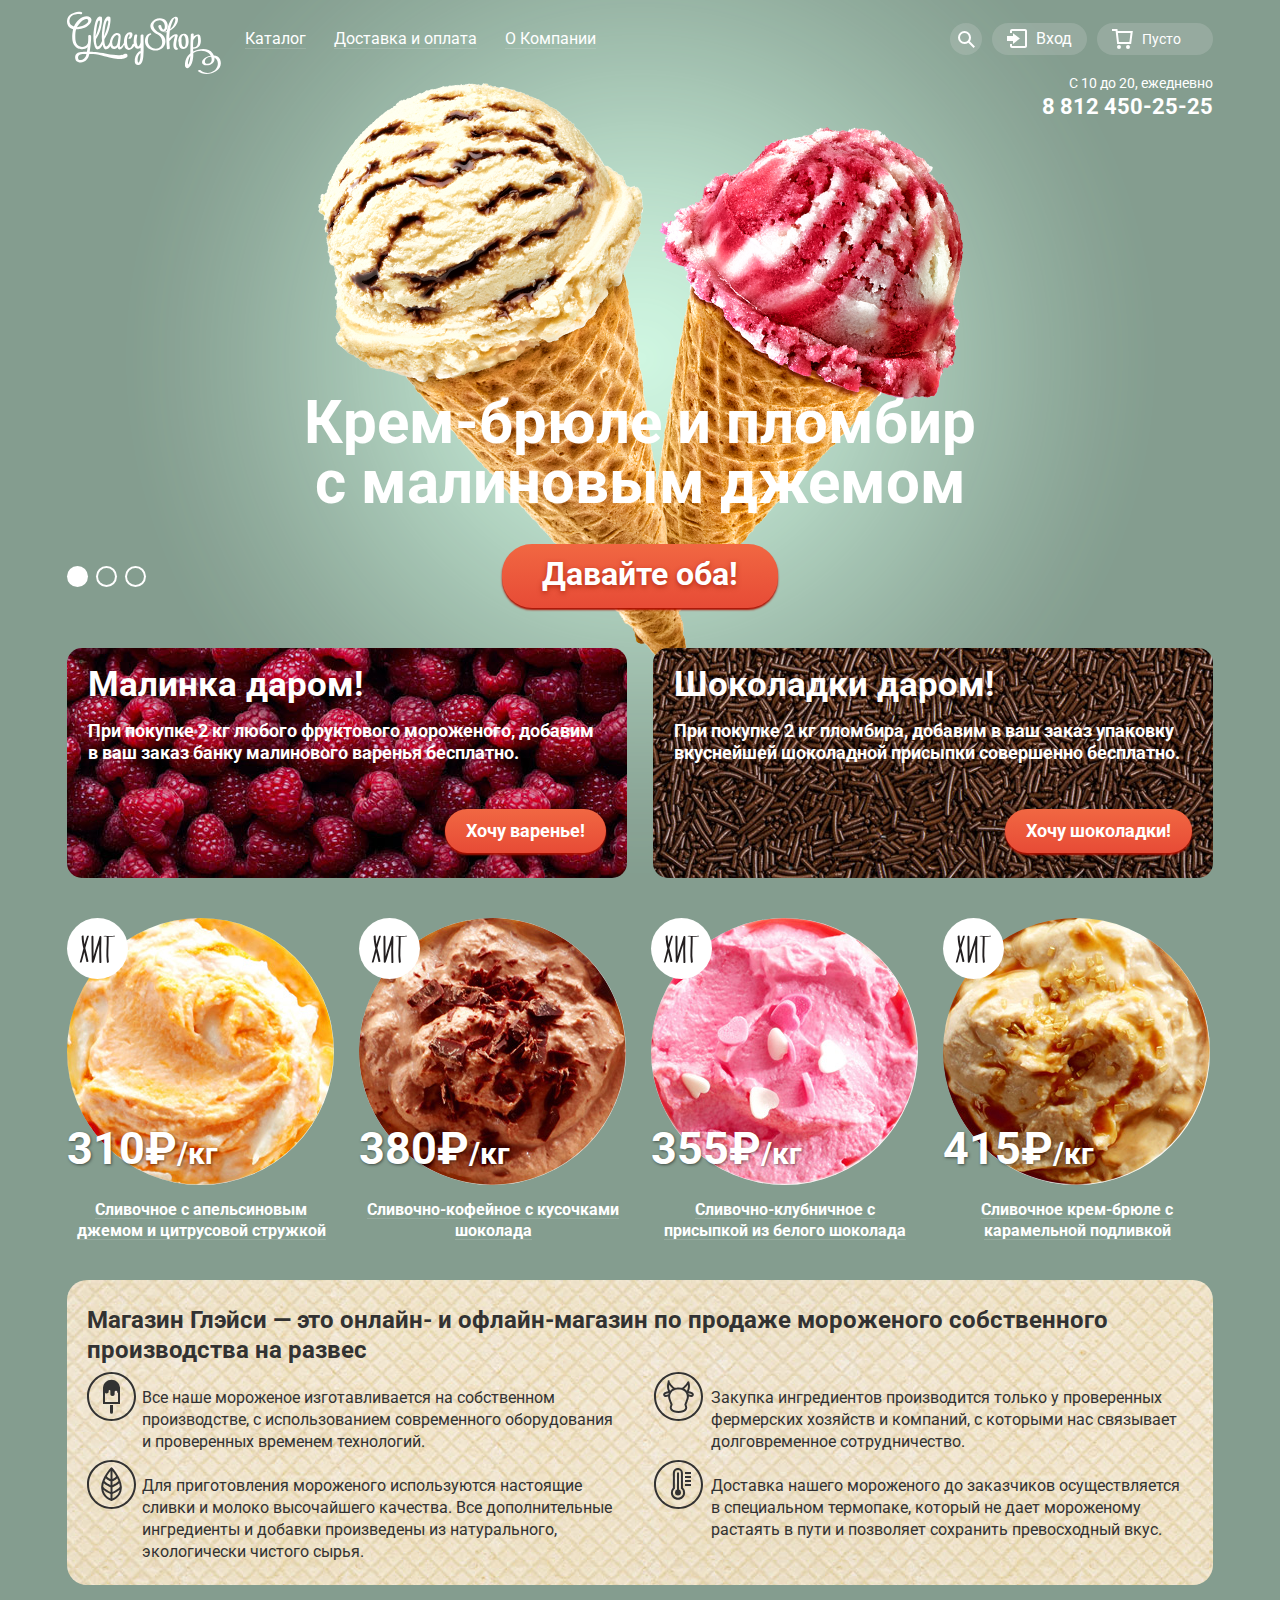
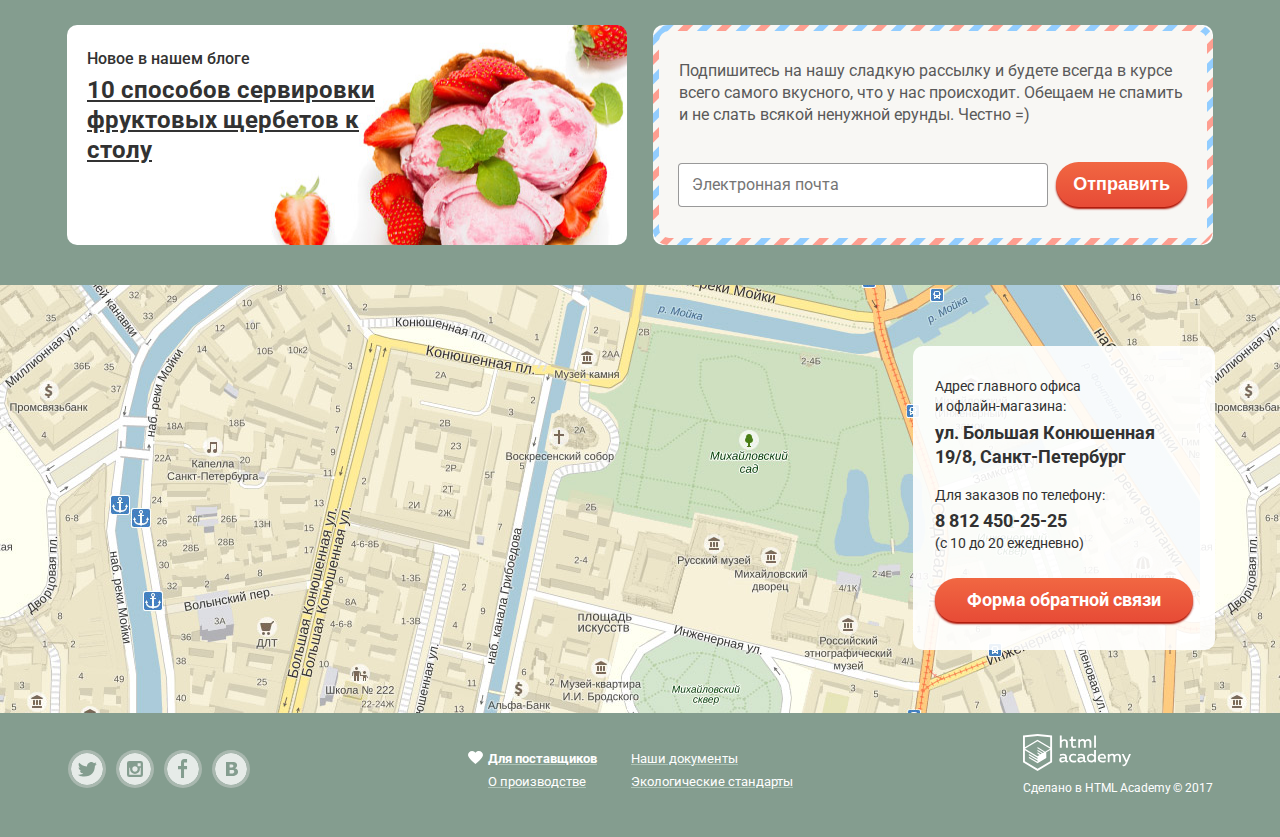
==== index.html @ 22837eeb "убрала id из стилей" ====
<!DOCTYPE html>
<html lang="ru">
  <head>
    <meta charset="utf-8">
    <title>HTML Academy: Глейси</title>
    <link href="https://fonts.googleapis.com/css?family=Roboto:400,700" rel="stylesheet">
    <link rel="stylesheet" href="normalize.css">
    <link rel="stylesheet" href="css/mini.style.css">
  </head>
  <body>
    <input type="radio" name="slider" value="1" class="slide-btn slide-btn1 btn-1" id="btn-1" checked>
    <input type="radio" name="slider" value="2" class="slide-btn btn-2" id="btn-2">
    <input type="radio" name="slider" value="3" class="slide-btn btn-3" id="btn-3">
    <div class="page-wrapper">
      <header class="main-header container">
        <nav class="main-navigation">
          <a class="main-logo">
          <img src="img/svg-gllacy/logo.svg" alt="Gllacy Shop" width="154" height="64">
          </a>
          <div class="site-navigation">
            <ul class="navigation-list">
              <li  class="catalog-link">
                <a class="inner-link inner-link-main" href="#"><span>Каталог</span></a>
                <ul class="dropdown-catalog dropdown">
                  <li class="dropdown-catalog-new"><a class="dropdown-catalog-link" href="latest.html">Новинки</a></li>
                  <li><a class="dropdown-catalog-link" href="catalog.html">Сливочное</a></li>
                  <li><a class="dropdown-catalog-link" href="sherbets.html">Щербеты</a></li>
                  <li><a class="dropdown-catalog-link" href="popsicles.html">Фруктовый лед</a></li>
                  <li><a class="dropdown-catalog-link" href="mellorine.html">Мелорин</a></li>
                </ul>
              </li>
              <li><a href="delovery.html"><span>Доставка и оплата</span></a></li>
              <li><a href="about.html"><span>О Компании</span></a></li>
            </ul>
          </div>
          <ul class="user-navigation">
            <li class="site-search">
              <div class="site-search-block">
                <a class="search-link" href="#">Поиск</a>
                <div class="dropdown dropdown-search">
                  <form action="https://echo.htmlacademy.ru" method="get">
                    <input class="input-block search-input" type="search" name="search" placeholder="Что ищем?">
                    <button type="submit" class="visually-hidden"></button>
                  </form>
                </div>
              </div>
            </li>
            <li class="user-login user-login-block">
              <a class="entrance" href="#">Вход</a>
              <div class="dropdown dropdown-login">
                <form class="login-form" action="https://echo.htmlacademy.ru" method="post">
                  <p>
                    <label class="visually-hidden" for="user-login">Логин</label>
                    <input class="input-block login-email" type="email" placeholder="Электронная почта" name="login" id="user-login" required>
                  </p>
                  <p>
                    <label class="visually-hidden" for="user-password">Пароль</label>
                    <input class="input-block login-password" type="text" placeholder="Пароль" name="password" id="user-password" required>
                  </p>
                </form>
                <div class="login-button-help">
                  <button class="button" type="submit">Войти</button>
                  <ul class="login-help">
                    <li><a class="help-link" href="#">Забыли пароль?</a></li>
                    <li><a class="help-link" href="#">Новая регистрация</a></li>
                  </ul>
                </div>
              </div>
            </li>
            <li class="cart">
              <a href="#">Пусто</a>
            </li>
          </ul>
        </nav>
        <div class="working-time-phone">
          <p>С 10 до 20, ежедневно</p>
          <a href="tel:+78124502525">8 812 450-25-25</a>
        </div>
      </header>
      <main class="main-container">
        <div class="container">
          <h1 class="visually-hidden">Магазин мороженого Gllacy</h1>
          <section>
            <div class="slider">
              <div class="slider-controls">
                <label for="btn-1" class="slider-control"></label>
                <label for="btn-2" class="slider-control"></label>
                <label for="btn-3" class="slider-control"></label>
              </div>
              <div class="slider-slides">
                <div class="slider-1 slider-slide">
                  <!-- <img src="img/slider-1.png" alt="Мороженое крем-брюле и пломбир с малиновым джемом" width="1079" height="854"> -->
                  <h2 class="slider-header">Крем-брюле и пломбир <br> с малиновым джемом</h2>
                  <a href="#" class="button slider-button">Давайте оба!</a>
                </div>
                <div class="slider-2 slider-slide">
                  <!-- <img src="img/slider-2.png" alt="Шоколадный пломбир и лимонный сорбет" width="1079" height="854"> -->
                  <h2 class="slider-header">Шоколадный пломбир <br> и лимонный сорбет</h2>
                  <a href="#" class="button slider-button">Давайте оба!</a>
                </div>
                <div class="slider-3 slider-slide">
                  <!-- <img src="img/slider-3.png" alt="Пломбир с помадкой и клубничный щербет" width="1079" height="854"> -->
                  <h2 class="slider-header">Пломбир с помадкой <br> и клубничный щербет</h2>
                  <a href="#" class="button slider-button">Давайте оба!</a>
                </div>
              </div>
            </div>
          </section>
          <section class="offers">
            <h2 class="visually-hidden">Суперпредложения</h2>
            <div class="raspberry">
              <h3 class="offer-header">Малинка даром!</h3>
              <p>При покупке 2 кг любого фруктового мороженого, добавим в ваш заказ банку малинового варенья бесплатно.</p>
              <a href="#" class="button ">Хочу варенье!</a>
            </div>
            <div class="chocolate">
              <h3 class="offer-header"> Шоколадки даром! </h3>
              <p>При покупке 2 кг пломбира, добавим в ваш заказ упаковку вкуснейшей шоколадной присыпки совершенно бесплатно.</p>
              <a href="#" class="button">Хочу шоколадки!</a>
            </div>
          </section>
          <section class="products">
            <h2 class="visually-hidden">Хиты нашего магазина</h2>
            <ul class="products-list main-page-products-list">
              <li class="product-item product-item-main product-item-top">
                <a href="#">
                  <h3 class="product-header"><span>Сливочное с апельсиновым</span><span> джемом и цитрусовой стружкой</span></h3>
                  <img src="img/orange-cream.jpg" alt="Сливочное мороженое с апельсиновым джемом и цитрусовой стружкой" width="267" height="267" class="product-image">
                </a>
                <b>
                <span class="product-price-value">310</span>
                <span  class="product-price-value">&#8381;</span>
                <span class="product-price-unit">/кг</span>
                </b>
                <div class="product-item product-item-pop-up">
                  <a href="#" class="button preview-button">Быстрый просмотр</a>
                </div>
              </li>
              <li class="product-item product-item-main product-item-top">
                <a href="#">
                  <h3 class="product-header"><span>Сливочно-кофейное с кусочками</span><span> шоколада</span></h3>
                  <img src="img/coffee-cream.jpg" alt="Сливочно-кофейное мороженое с кусочками шоколада" width="267" height="267" class="product-image">
                </a>
                <b>
                <span class="product-price-value">380</span>
                <span  class="product-price-value">&#8381;</span>
                <span class="product-price-unit">/кг</span>
                </b>
                <div class="product-item product-item-pop-up">
                  <a href="#" class="button preview-button">Быстрый просмотр</a>
                </div>
              </li>
              <li class="product-item product-item-main product-item-top">
                <a href="#">
                  <h3 class="product-header"><span>Сливочно-клубничное с</span><span> присыпкой из белого шоколада</span></h3>
                  <img src="img/strawberry-cream.jpg" alt="Сливочно-клубничное мороженое с присыпкой из белого шоколада" width="267" height="267" class="product-image">
                </a>
                <b>
                <span class="product-price-value">355</span>
                <span  class="product-price-value">&#8381;</span>
                <span class="product-price-unit">/кг</span>
                </b>
                <div class="product-item product-item-pop-up">
                  <a href="#" class="button preview-button">Быстрый просмотр</a>
                </div>
              </li>
              <li class="product-item product-item-main product-item-top">
                <a href="#">
                  <h3 class="product-header"><span>Сливочное крем-брюле с</span><span> карамельной подливкой</span></h3>
                  <img src="img/creme-brulee.jpg" alt="Сливочное мороженое крем-брюле с карамельной подливкой" width="267" height="267" class="product-image">
                </a>
                <b>
                <span class="product-price-value">415</span>
                <span  class="product-price-value">&#8381;</span>
                <span class="product-price-unit">/кг</span>
                </b>
                <div class="product-item product-item-pop-up">
                  <a href="#" class="button preview-button">Быстрый просмотр</a>
                </div>
              </li>
            </ul>
          </section>
          <article class="shop-discription">
            <h2 class="discription-header">Магазин Глэйси — это онлайн- и офлайн-магазин по продаже мороженого собственного производства на развес</h2>
            <div class="discription-items">
              <p>Все наше мороженое изготавливается на собственном производстве, с использованием современного оборудования и проверенных временем технологий.</p>
              <p>Закупка ингредиентов  производится только у проверенных фермерских хозяйств и компаний, с которыми нас связывает долговременное сотрудничество.</p>
              <p>Для приготовления мороженого используются настоящие сливки и молоко высочайшего качества. Все дополнительные ингредиенты и добавки произведены из натурального, экологически чистого сырья.</p>
              <p>Доставка нашего мороженого до заказчиков осуществляется в специальном термопаке, который не дает мороженому растаять в пути и позволяет сохранить превосходный вкус.</p>
            </div>
          </article>
          <div class="info-wrapper">
            <article class="blog">
              <h2 class="blog-header">Новое в нашем блоге</h2>
              <a href="blog.html" class="blog-link">10 способов сервировки фруктовых щербетов к столу</a>
            </article>
            <section class="subscribe">
              <div class="subscribe-inner">
                <h2 class="visually-hidden">Подписка на наши обновления</h2>
                <p>Подпишитесь на нашу сладкую рассылку и будете всегда в курсе всего самого вкусного, что у нас происходит. Обещаем не спамить и не слать всякой ненужной ерунды. Честно =) </p>
                <form class="subscribe-form" action="https://echo.htmlacademy.ru" method="post">
                  <p>
                    <label for="subscribe-form" class="visually-hidden">Электронная почта</label>
                    <input id="subscribe-form" type="text" name="e-mail" placeholder="Электронная почта" class="input-block">
                  </p>
                  <button class="button" type="submit">Отправить</button>
                </form>
              </div>
            </section>
          </div>
        </div>
        <section class="map">
          <h3 class="visually-hidden">Как до нас добраться</h3>
          <div class="map-background">
             <img src="img/map-full.jpg" alt="Карта, как добраться до магазина" width="1200" height="640" class="visually-hidden">

              <div class="address-block">
                <p>Адрес главного офиса<br> и офлайн-магазина:</p>
                <b>ул. Большая Конюшенная 19/8, Санкт-Петербург</b>

                <p>Для заказов по телефону:</p>
                <a href="tel:+78124502525" class="tel">8 812 450-25-25</a>
                <p>(с 10 до 20 ежедневно)</p>
                <a href="feedback-gllacy.html" class="button feedback-link">Форма обратной связи</a>
               </div>
          </div>
        <iframe src="https://yandex.com/map-widget/v1/-/CBa75Yh-kD" width="2000" height="468"></iframe>

        </section>
      </main>
      <footer class="main-footer">
        <div class="container">
          <div class="social-links">
            <h3 class="visually-hidden">Социальные сети</h3>
            <ul class="social-links-list">
              <li>
                <a class="social-button social-button-twitter" href="twitter.com/gllacyshop">twitter</a>
              </li>
              <li>
                <a class="social-button social-button-instagram" href="instagram.com/gllacyshop">instagram</a>
              </li>
              <li>
                <a class="social-button social-button-facebook" href="facebook.com/gllacyshop">facebook</a>
              </li>
              <li>
                <a class="social-button social-button-vkontakte" href="vkontakte.com/gllacyshop">vkontakte</a>
              </li>
            </ul>
          </div>
          <div class="additional-info">
            <h3 class="visually-hidden">Дополнительная информация о нашем магазине</h3>
            <div class="additional-info-list">
              <ul>
                <li  class="favourite">
                  <a href="#">Для поставщиков</a>
                </li>
                <li class="production">
                  <a href="#">О производстве</a>
                </li>
              </ul>
              <ul>
                <li class="docs">
                  <a href="#">Наши документы</a>
                </li>
                <li class="standarts">
                  <a href="#">Экологические стандарты</a>
                </li>
              </ul>
            </div>
          </div>
          <div class="footer-copyright">
            <a class="footer-logo" href="https://htmlacademy.ru/intensive/htmlcss">
            <img src="img/svg-gllacy/logo-htmlacademy.svg" alt="HTML Academy" width="108" height="39">
            </a>
            <p>Сделано в <a class="footer-link" href="https://htmlacademy.ru/intensive/htmlcss">HTML Academy</a> © 2017</p>
          </div>
        </div>
      </footer>

    </div>
  </body>
</html>
---- css/mini.style.css ----
html,body{margin:0;padding:0;box-sizing:border-box}body{font-family:"Roboto","Arial",sans-serif;font-size:16px;line-height:22px;font-weight:400;color:#323232;background-color:#849d8f}.btn-1:checked~.page-wrapper{background-color:#849d8f;background-image:url(../img/slider-1.png);z-index:100}.btn-1:checked~.page-wrapper .slider-1{display:block;z-index:100}.btn-2:checked~.page-wrapper{background-color:#8996a6;background-image:url(../img/slider-2.png);z-index:100}.btn-2:checked~.page-wrapper .slider-2{display:block;z-index:100}.btn-3:checked~.page-wrapper{background-color:#9d8b84;background-image:url(../img/slider-3.png);z-index:100}.btn-3:checked~.page-wrapper .slider-3{display:block;z-index:100}a{text-decoration:none;color:#fff}a,img,input,button,span{display:block}b,strong{font-weight:bold}*,*::before,*::after{-webkit-box-sizing:inherit;box-sizing:inherit}input,textarea{font-family:inherit;padding-right:15px;font-weight:bold;color:#323232}input[placeholder],textarea[placeholder]{font-family:inherit;font-weight:400;font-size:16px}.content-box-component{-webkit-box-sizing:content-box;box-sizing:content-box}.container{padding-left:27px;padding-right:27px;margin:0 auto;max-width:1200px;min-width:1200px}.visually-hidden:not(:focus):not(:active),input[type="checkbox"].visually-hidden,input[type="radio"].visually-hidden{position:absolute;width:1px;height:1px;margin:-1px;border:0;padding:0;white-space:nowrap;clip-path:inset(100%);clip:rect(0 0 0 0);overflow:hidden}.button{font-size:18px;line-height:24px;font-weight:bold;padding:10px 20px;border-radius:25px;-webkit-box-shadow:0 2px 2px 0 #ac1000;box-shadow:0 2px 2px 0 #ac1000;outline:0;text-align:center;color:#fff;vertical-align:middle;background-color:#f16742;background-image:-webkit-gradient(linear,left top,left bottom,from(#f16742),to(#e74b36));background-image:-webkit-linear-gradient(#f16742,#e74b36);background-image:-o-linear-gradient(#f16742,#e74b36);background-image:linear-gradient(#f16742,#e74b36);border:0}.button:hover{background-color:#f07963;background-image:-webkit-gradient(linear,left top,left bottom,from(#f58669),to(#ec6f5e));background-image:-webkit-linear-gradient(#f58669,#ec6f5e);background-image:-o-linear-gradient(#f58669,#ec6f5e);background-image:linear-gradient(#f58669,#ec6f5e);-webkit-box-shadow:0 2px 2px 0 #ac1000;box-shadow:0 2px 2px 0 #ac1000}.button:focus{background-color:#dc5539;background-image:-webkit-gradient(linear,left top,left bottom,from(#d74632),to(#e1613e));background-image:-webkit-linear-gradient(#d74632,#e1613e);background-image:-o-linear-gradient(#d74632,#e1613e);background-image:linear-gradient(#d74632,#e1613e);-webkit-box-shadow:inset 0 2px 2px 0 #a32e1e;box-shadow:inset 0 2px 2px 0 #a32e1e}.input-block{font-weight:bold;font:inherit;font-size:14px;line-height:24px;color:#323232;border:0;background-color:#fff;-webkit-box-shadow:0 0 0 1px #999;box-shadow:0 0 0 1px #999;border-radius:3px}.input-block:hover{border-radius:3px;-webkit-box-shadow:0 0 0 2px #999;box-shadow:0 0 0 2px #999}.input-block:focus{-webkit-box-shadow:0 0 0 2px #8fbdec;box-shadow:0 0 0 2px #8fbdec;outline:0}.dropdown,.modal{z-index:100}.main-header{display:-webkit-box;display:-ms-flexbox;display:flex;-webkit-box-orient:vertical;-webkit-box-direction:normal;-ms-flex-direction:column;flex-direction:column;-webkit-box-pack:start;-ms-flex-pack:start;justify-content:flex-start}.main-logo{margin-right:10px;padding-top:11px}.main-navigation{color:ffffff;line-height:18px;display:-webkit-box;display:-ms-flexbox;display:flex}.navigation-list,.user-navigation{display:-webkit-box;display:-ms-flexbox;display:flex;-ms-flex-pack:distribute;justify-content:space-around;padding:0;padding-top:23px;margin:0;list-style:none}.site-navigation a:not(.dropdown-catalog-link),.user-navigation a{color:#fff;line-height:18px;padding:7px 14px;border-radius:20px}.site-navigation a{background-color:transparent}.user-navigation a{background-color:rgba(225,225,225,0.2)}.user-navigation span,.site-navigation span{border-bottom:1px solid rgba(225,225,225,.2)}.site-navigation a:hover,.user-navigation a:hover{color:#333;background-color:#f7f6f3;text-decoration:none}.user-navigation a:focus{color:#333;background-color:#ededed;border-bottom:0}.catalog-link:hover a{color:#333;background-color:#f7f6f3;text-decoration:none}.catalog-link:hover .dropdown-catalog{visibility:visible}.inner-link:active{-webkit-box-shadow:inset 0 1px 2px #696969;box-shadow:inset 0 1px 2px #696969}.catalog-link,.site-search,.user-login,.cart{position:relative;padding-bottom:10px}.dropdown{-webkit-box-shadow:0 10px 20px 0 rgba(0,0,0,.4);box-shadow:0 10px 20px 0 rgba(0,0,0,.4)}.dropdown-catalog{content:"";position:absolute;top:38px;left:-7px;visibility:hidden;background-color:#f8f7f4;min-height:171px;width:143px;padding:0;z-index:200;padding-top:4px;border-radius:5px;list-style:none;display:-webkit-box;display:-ms-flexbox;display:flex;-webkit-box-orient:vertical;-webkit-box-direction:normal;-ms-flex-direction:column;flex-direction:column;-webkit-box-pack:justify;-ms-flex-pack:justify;justify-content:space-between}.dropdown-catalog a:nth-child(2){padding-top:6px}.dropdown-catalog a{font-size:14px;line-height:16px;font-weight:400;color:#323232;border:0;border-radius:none;text-decoration:none;padding:0;margin:0;padding-top:5px;padding-bottom:10px}.dropdown-catalog li{padding-left:21px;margin-bottom:3px}.dropdown-catalog li:hover,.dropdown-catalog li:hover .dropdown-catalog-link{background-color:#fbded7}.dropdown-catalog li:focus,.dropdown-catalog li:focus .dropdown-catalog-link,.dropdown-catalog li:active,.dropdown-catalog li:active .dropdown-catalog-link{background-color:#f6b5a5}.dropdown-catalog::after{content:"";position:absolute;top:35px;left:7px;width:128px;margin:0 auto;margin-top:4px;border-bottom:1px solid #d1d0ce;z-index:100}.dropdown-catalog-link:hover{background-color:#fbded7;border-radius:0;vertical-align:middle}.dropdown-catalog-new{margin-bottom:5px;padding-top:3px}.dropdown-catalog-new a{font-weight:700;color:#323232}.current-dropdown-link{background-color:#d07058;padding-top:5px;padding-bottom:10px;cursor:pointer}.user-navigation{-webkit-box-pack:end;-ms-flex-pack:end;justify-content:flex-end;width:300px;margin-left:auto}.user-navigation li{margin-bottom:auto;margin-left:10px}.user-navigation a{padding-left:0;padding-right:0}.site-navigation li:first-child{margin-right:0}.site-navigation li:nth-child(2){margin-right:0}.navigation-list .current{background-color:#d07058;padding:7px 14px;border-radius:20px;text-decoration:none}.site-search-block{position:relative;padding-bottom:10px}.site-search-block a{position:relative;font-size:0;padding-left:16px;padding-right:16px}.site-search-block a::before{content:"";position:absolute;width:21px;height:20px;background-image:url("../img/svg-gllacy/loupe.svg");background-repeat:no-repeat;position:0;left:8px;top:8px}.site-search-block:hover a::before,.dropdown-search:hover a::before{background-image:url("../img/svg-gllacy/loupe-black.svg")}.site-search-block:hover .search-link{background-color:#f7f6f3}.dropdown-search{position:absolute;visibility:hidden;width:341px;background-color:#f8f7f4;border-radius:6px;top:38px;right:0}.dropdown-search .search-input{margin:20px 15px;width:309px;padding-left:14px;font-weight:bold}.site-search-block:hover .dropdown-search{visibility:visible}.user-login-block{padding-bottom:10px}.user-login-block .entrance{position:relative;padding-right:15px;padding-left:44px;text-align:right}.user-login-block .entrance::before{content:"";position:absolute;width:21px;height:20px;background-image:url("../img/svg-gllacy/entrance-white.svg");background-repeat:no-repeat;position:0;left:15px;top:6px}.user-login-block .entrance:hover::before{background-image:url("../img/svg-gllacy/entrance.svg")}.user-login-block{position:relative}.dropdown-login{position:absolute;visibility:hidden;width:277px;background-color:#f8f7f4;border-radius:6px;top:38px;right:0}.dropdown-login .input-block{margin:20px 15px;width:239px;padding-left:14px;font-weight:bold}.login-button-help{display:-webkit-box;display:-ms-flexbox;display:flex;height:70px}.login-button-help .button{width:100px;padding:13px 25px;margin:0 auto;margin-left:18px;margin-bottom:20px;margin-top:0;margin-right:10px}.user-login-block:hover .dropdown-login{visibility:visible}.user-login-block:hover .entrance{background-color:#f7f6f3;color:#323232}.user-login-block:hover .entrance::before{background-image:url("../img/svg-gllacy/entrance.svg")}.login-help{list-style:none;width:140px;margin-left:0;margin-right:18px;margin-bottom:22px;padding-left:0;display:-webkit-box;display:-ms-flexbox;display:flex;-webkit-box-orient:vertical;-webkit-box-direction:normal;-ms-flex-direction:column;flex-direction:column;-webkit-box-pack:center;-ms-flex-pack:center;justify-content:center}.login-help li{margin-bottom:7px}.login-help .help-link{font-size:13px;line-height:15px;color:#323232;text-decoration:underline;padding:0;background:0;border-radius:0}.login-help .help-link:hover{color:#e84d37;text-decoration:underline}.help-link:first-child{margin-top:5px;margin-bottom:0}.cart{position:relative;width:116px;padding-bottom:10px}.cart a{padding-left:45px;text-align:right;position:relative;font-size:14px;text-align:left}.cart a::before{content:"";position:absolute;width:21px;height:20px;background-image:url("../img/svg-gllacy/basket.svg");background-repeat:no-repeat;position:0;left:15px;top:6px}.cart a:hover::before{background-image:url("../img/svg-gllacy/basket-black.svg")}.cart:hover .modal-full-cart{visibility:visible}.cart .full-cart{color:#323232;background-color:#f7f6f3;position:relative}.cart .full-cart::after{content:"";position:absolute;width:21px;height:20px;background-image:url("../img/svg-gllacy/basket-red.svg");background-repeat:no-repeat;background-position:0 0;left:15px;top:6px}.modal-full-cart{display:-webkit-box;display:-ms-flexbox;display:flex;-webkit-box-orient:vertical;-webkit-box-direction:normal;-ms-flex-direction:column;flex-direction:column;-webkit-box-align:end;-ms-flex-align:end;align-items:flex-end;width:540px;background-color:#f8f7f4;color:#323232;font-size:13px;line-height:16px;padding:10px 13px;visibility:hidden;position:absolute;top:38px;right:0;border-radius:5px}.cart-table{position:relative;width:505px;min-height:104px}.cart-table td{height:52px;vertical-align:middle}.cart-table td:first-child,.cart-table td:nth-child(2){padding:0 5px}.cart-table td:nth-child(3){width:238px;padding-left:8px}.cart-table td:nth-child(4){display:-webkit-box;display:-ms-flexbox;display:flex;-webkit-box-align:center;-ms-flex-align:center;align-items:center;width:126px;padding-left:16px}.cart-table td:nth-child(5){width:80px;padding-left:12px}.table-button{width:15px;height:15px;font-size:0;background-color:#f8f7f4;border:0;cursor:pointer;outline:0}.table-button::before,.table-button::after{content:"";position:absolute;left:8px;width:15px;height:1px;background-color:#323232}.table-button::before{-webkit-transform:rotate(45deg);-ms-transform:rotate(45deg);transform:rotate(45deg)}.table-button::after{-webkit-transform:rotate(-45deg);-ms-transform:rotate(-45deg);transform:rotate(-45deg)}.cart-price{color:#999;padding-left:4px;font-weight:bold}.cart-table::after{content:"";position:absolute;width:505px;height:1px;border-bottom:1px solid #cacac7}.cart-total{display:-webkit-box;display:-ms-flexbox;display:flex;font-size:15px;line-height:18px;font-weight:bold}.cart-total span{padding-left:4px}.modal-full-cart form{margin-bottom:10px}.working-time-phone{-ms-flex-item-align:end;align-self:flex-end;display:-webkit-box;display:-ms-flexbox;display:flex;-webkit-box-orient:vertical;-webkit-box-direction:normal;-ms-flex-direction:column;flex-direction:column;-webkit-box-align:end;-ms-flex-align:end;align-items:flex-end;width:200px}.working-time-phone p{margin:0;padding-bottom:4px}.working-time-phone p:first-child{font-size:14px;line-height:16px;color:#fff}.working-time-phone a{font-size:22px;line-height:24px;color:#fff;font-weight:bold;letter-spacing:0}.slider{position:relative;padding-top:274px;text-align:center}.page-wrapper{position:relative;width:100%;height:auto;background-repeat:no-repeat;background-position:top center}.slider-slides{display:-webkit-box;display:-ms-flexbox;display:flex}.slider-1,.slider-2,.slider-3{position:relative;width:1200px;display:none}.slides-switches{position:absolute;width:80px;display:-webkit-box;display:-ms-flexbox;display:flex}.slider-controls{width:100px;position:absolute;bottom:20px;left:-7px;z-index:101}.slider li{list-style:none}.slider-header{font-size:60px;line-height:60.35px;font-weight:700;width:700px;margin:auto;margin-bottom:30px;color:#fff;text-align:center}.slider-button{display:inline-block;font-size:32px;line-height:44px;-ms-flex-item-align:center;align-self:center;border-radius:30px;padding:8px 40px 12px;margin-bottom:3px;text-shadow:0 2px 5px rgba(160,32,11,0.76)}.slider-controls label{display:inline-block;width:17px;height:17px;border-radius:50%;-webkit-box-shadow:0 0 0 2px #fff;box-shadow:0 0 0 2px #fff;margin-right:8px;cursor:pointer}.slider-controls label:hover{background-color:rgba(225,225,225,.4)}.slider-controls label:active,.slider-controls label:focus{background-color:#fff}.btn-1:checked~.page-wrapper label[for="btn-1"],.btn-2:checked~.page-wrapper label[for="btn-2"],.btn-3:checked~.page-wrapper label[for="btn-3"]{background-color:#fff}.slide-btn{display:none}.offers{display:-webkit-box;display:-ms-flexbox;display:flex;-webkit-box-pack:justify;-ms-flex-pack:justify;justify-content:space-between;margin-bottom:40px;margin-top:37px}.offer-header{font-size:35px;line-height:41px;font-weight:700;color:#fff;margin:0}.offers p{font-size:18px;line-height:22px;font-weight:700;color:#fff}.raspberry,.chocolate{display:-webkit-box;display:-ms-flexbox;display:flex;-webkit-box-orient:vertical;-webkit-box-direction:normal;-ms-flex-direction:column;flex-direction:column;-webkit-box-pack:start;-ms-flex-pack:start;justify-content:flex-start;border-radius:15px;padding:23px 21px;padding-bottom:25px;padding-top:16px}.raspberry{width:560px;background-color:#ab0005;background-image:url("../img/raspberry-background.jpg");background-position:-50px -90px;background-repeat:no-repeat}.chocolate{width:560px;background-color:#5c3425;background-image:url("../img/chocolate-background.jpg");background-position:-218px -105px;background-repeat:no-repeat}.raspberry p,.chocolate p{margin:0;margin-top:15px;margin-bottom:45px}.raspberry a,.chocolate a{-ms-flex-item-align:end;align-self:flex-end;padding:10px 21px}.products-list{list-style:none;margin:0;padding:0;display:-webkit-box;display:-ms-flexbox;display:flex;-ms-flex-wrap:wrap;flex-wrap:wrap;-webkit-box-pack:start;-ms-flex-pack:start;justify-content:flex-start;margin-bottom:40px}.main-page-products-list{margin-bottom:0}.product-header{display:-webkit-box;display:-ms-flexbox;display:flex;-webkit-box-orient:vertical;-webkit-box-direction:normal;-ms-flex-direction:column;flex-direction:column;-webkit-box-align:center;-ms-flex-align:center;align-items:center;font-size:16px;line-height:16px;text-align:center;margin:0;margin-top:13px;padding:0;z-index:100}.product-header span{margin-top:4px;border-bottom:1px solid rgba(225,225,225,.2)}.product-header:hover{color:#ffbc9e}.product-header:hover span{border-bottom:1px solid #ffbc9e}.products-list a,.footer-copyright a{color:#fff;text-decoration:none;position:relative}.product-item{width:268px;position:relative;margin-bottom:40px;margin-right:24px;padding-right:0}.product-item:nth-child(4n){margin-right:0}.product-item a{display:-webkit-box;display:-ms-flexbox;display:flex;-webkit-box-orient:vertical;-webkit-box-direction:reverse;-ms-flex-direction:column-reverse;flex-direction:column-reverse}.product-item b{display:-webkit-box;display:-ms-flexbox;display:flex;position:absolute;top:208px;text-shadow:1px 1px 3px rgba(0,0,0,.5)}.product-item-top::before{content:"";position:absolute;width:61px;height:61px;border-radius:50%;background-color:white;background-image:url("../img/svg-gllacy/hit.svg");z-index:110}.product-image{position:relative;border-radius:50%}.product-price-value{font-size:45px;line-height:45px;color:#fff;z-index:101}.product-price-unit{font-size:30px;line-height:55px;color:#fff;z-index:101}.product-item-pop-up{width:294px;min-height:405px;padding:13px;padding-top:5px;padding-bottom:17px;position:absolute;visibility:hidden;background-color:rgba(225,225,225,.2);left:-13px;top:-5px;border-radius:5px;padding-top:350px;z-index:2;-webkit-box-shadow:0 20px 20px rgba(0,0,0,.4);box-shadow:0 20px 20px rgba(0,0,0,.4)}.product-item-main:hover .product-item-pop-up{visibility:visible;z-index:2}.product-item-main:hover img{z-index:100}.preview-button{z-index:5;text-decoration:none;margin-bottom:10px;padding-right:17px;padding-left:17px;margin:0 auto;margin-bottom:4px}.product-item-pop-up .product-header{margin-bottom:17px}.product-item-pop-up b{top:223px}.shop-discription{background-color:#ebe0c6;background-image:url("../img/waffle.jpg");background-repeat:repeat;border-radius:20px;padding-left:20px;padding-top:25px;padding-right:10px}.discription-header{font-size:24px;line-height:30px;margin:0;margin-bottom:22px;padding:0}.discription-items{display:-webkit-box;display:-ms-flexbox;display:flex;-ms-flex-wrap:wrap;flex-wrap:wrap;width:1120px}.discription-items p{position:relative;margin:0;padding-bottom:22px}.discription-items p:first-child,.discription-items p:nth-child(3){width:547px;padding-right:13px;padding-left:55px;margin-right:20px}.discription-items p:nth-child(2),.discription-items p:nth-child(4){width:548px;padding-left:57px;padding-right:10px}.discription-items p::before{content:"";position:absolute;width:50px;height:50px;background-repeat:no-repeat;position:0;top:-15px;left:0}.discription-items p:first-child::before{background-image:url("../img/svg-gllacy/ice-cream.svg")}.discription-items p:nth-child(2)::before{background-image:url("../img/svg-gllacy/cow.svg")}.discription-items p:nth-child(3)::before{background-image:url("../img/svg-gllacy/eco.svg")}.discription-items p:nth-child(4)::before{background-image:url("../img/svg-gllacy/thermometer.svg")}.info-wrapper{display:-webkit-box;display:-ms-flexbox;display:flex;-webkit-box-pack:justify;-ms-flex-pack:justify;justify-content:space-between;margin-right:0;margin-top:40px;margin-bottom:40px}.blog{min-height:170px;background-color:#fff;background-image:url("../img/strawberry_background.jpg");background-position:17% 39%;background-repeat:no-repeat;border-radius:10px;padding:23px 20px;padding-right:261px;width:560px}.blog-header{font-weight:500;font-size:16px;line-height:22px;margin:0}.blog a{font-size:24px;line-height:30px;color:#323232;text-decoration:underline;font-weight:bold;width:300px;padding-top:5px}.blog a:hover{color:#e84d37}.subscribe{position:relative;width:560px;height:220px;background-color:#fff;background-image:url("../img/svg-gllacy/bg-post.svg");background-position:0 0;background-repeat:no-repeat;border-radius:10px}.subscribe-inner{position:absolute;top:6px;left:6px;width:548px;background-color:#f8f7f4;border-radius:10px;padding:29px 20px;padding-bottom:31px}.subscribe-inner p{color:#5a5a5a;margin:0;margin:0;margin-bottom:36px}.subscribe-form{display:-webkit-box;display:-ms-flexbox;display:flex;-webkit-box-pack:justify;-ms-flex-pack:justify;justify-content:space-between;height:45px}.subscribe-form .input-block{padding-left:13px;margin-top:2px;font-weight:700}::-webkit-input-placeholder{font-weight:400}::-moz-placeholder{font-weight:400}:-moz-placeholder{font-weight:400}:-ms-input-placeholder{font-weight:400}.input-block{width:368px;height:42px;font-weight:bold}.subscribe-form button{padding-left:17px;padding-right:17px}.map{position:relative;height:428px;overflow:hidden;image-orientation:100px 100px;margin:0 auto;background-color:green;background-image:url("../img/map-full.jpg");background-position:0 -107px}.map-background{position:relative;margin:0 auto;width:1160px;padding-top:30px}iframe{position:absolute;display:block;overflow:hidden;top:0;border-width:0}.address-block{position:absolute;top:61px;right:0;width:302px;height:304px;background-color:rgba(255,255,255,0.9);border-radius:10px;padding:30px 22px;z-index:100;margin-right:5px}.address-block p{font-size:14px;line-height:20px;margin:0;margin-bottom:5px}.address-block b{display:inline-block;font-size:18px;line-height:24px;padding-bottom:16px}.address-block .tel{display:inline-block;color:#323232;font-weight:bold;font-size:18px;line-height:22px}.address-block .button{padding:10px;margin-top:25px;display:block}.main-footer{font-size:13px;line-height:18px;font-weight:400;padding-top:20px;padding-bottom:28px}.main-footer .container{display:-webkit-box;display:-ms-flexbox;display:flex}.social-links-list,.additional-info-list{display:-webkit-box;display:-ms-flexbox;display:flex;margin:0;padding-top:17px}.social-links{width:186px;margin-right:190px;padding-left:2px}.social-links-list{list-style:none;padding:0;padding-top:20px;padding-left:2px}.social-links-list li{margin-right:48px}.social-button{font-size:0;position:relative}.social-button::before{content:"";position:absolute;width:32px;height:32px;border-radius:50%;background-repeat:no-repeat;background-position:0 0;-webkit-box-shadow:0 0 0 3px rgba(225,225,225,0.5);box-shadow:0 0 0 3px rgba(225,225,225,0.5);opacity:.8}.social-button:hover::before{opacity:1;-webkit-box-shadow:0 0 0 3px rgba(225,225,225,0.8);box-shadow:0 0 0 3px rgba(225,225,225,0.8)}.social-button:focus::before{opacity:1;-webkit-box-shadow:0 0 0 3px rgba(225,225,225,0.7);box-shadow:0 0 0 3px rgba(225,225,225,0.7)}.social-button-twitter::before{background-image:url("../img/svg-gllacy/twitter.svg")}.social-button-instagram::before{background-image:url("../img/svg-gllacy/instagram.svg")}.social-button-facebook::before{background-image:url("../img/svg-gllacy/fb.svg")}.social-button-vkontakte::before{background-image:url("../img/svg-gllacy/vk.svg")}.additional-info{width:350px}.additional-info-list{display:-webkit-box;display:-ms-flexbox;display:flex;width:400px;padding-left:5px}.additional-info ul{list-style:none}.additional-info-list a{text-decoration:underline;-webkit-text-decoration-color:#adc3b7;text-decoration-color:#adc3b7}.favourite{font-weight:bold;position:relative}.favourite a::before{content:"";position:absolute;width:15px;height:13px;background-image:url(../img/svg-gllacy/heart.svg);background-repeat:no-repeat;background-position:0 0;left:-20px;top:1px}.favourite a:hover::before{background-image:url("../img/svg-gllacy/heart-red.svg")}.favourite,.docs{padding-bottom:5px}.additional-info-list a:hover,.footer-copyright a:hover{color:#ffbc9e;text-decoration:underline;-webkit-text-decoration-color:#ffbc9e;text-decoration-color:#ffbc9e}.additional-info-list ul:first-child{width:160px;-ms-flex-wrap:wrap;flex-wrap:wrap;margin:0;margin-right:23px}.additional-info-list ul:last-child{width:170px;-ms-flex-wrap:wrap;flex-wrap:wrap;padding-left:0;margin:0}.footer-copyright{font-size:12px;width:190px;margin-left:auto}.footer-copyright p{color:#fff;display:-webkit-box;display:-ms-flexbox;display:flex;-webkit-box-pack:justify;-ms-flex-pack:justify;justify-content:space-between;margin-top:7px}.footer-copyright .footer-logo:hover{border:0}.breadcrumbs{width:250px;display:-webkit-box;display:-ms-flexbox;display:flex;padding:0;margin-top:-18px}.breadcrumbs li{font-size:14px;line-height:16px;list-style:none}.breadcrumbs li:first-child{position:relative;width:75px;padding-right:22px}.breadcrumbs li:first-child::before{content:"\00BB";position:absolute;color:#fff;left:61px}.breadcrumbs li:nth-child(2){position:relative;width:70px;padding-right:17px}.breadcrumbs li:nth-child(2)::before{content:"\00BB";position:absolute;color:#fff;left:60px}.breadcrumbs a{border-bottom:1px solid #fff}.breadcrumbs a:hover,.breadcrumbs a:focus{color:#ffbc9e;border-bottom:1px solid #ffbc9e}.breadcrumbs-current{color:#fff}.catalog-header{color:#fff;font-size:35px;line-height:41px;margin-top:-13px;margin-bottom:25px}input[type="radio"]:focus+label::before,input[type="checkbox"]:focus+label::before{outline:2px solid #1e90ff}.filters{line-height:18px;color:#fff;font-weight:normal;margin-bottom:40px}.filters legend{padding-bottom:6px}.filter{display:-webkit-box;display:-ms-flexbox;display:flex;-ms-flex-wrap:wrap;flex-wrap:wrap}.filter legend{font-size:14px;line-height:16px;padding-left:10px}.filter fieldset{border:0;padding:0;margin:0;margin-right:16px}.filter-input{display:-webkit-box;display:-ms-flexbox;display:flex;background-color:#aabcb2;border-radius:15px;padding-right:15px}.filter-button{background-color:#9cb0a4;background-image:none;-webkit-box-shadow:inset 0 0 0 2px #fbfcfb;box-shadow:inset 0 0 0 2px #fbfcfb;-ms-flex-item-align:end;align-self:flex-end;padding:6px 20px}.filter-button:hover{color:#323232;background-color:#fbfcfb;background-image:none;-webkit-box-shadow:inset 0 0 0 2px #fbfcfb;box-shadow:inset 0 0 0 2px #fbfcfb}.filter-button:focus{color:#323232;background-image:none;background-color:#fbfcfb;border:0;-webkit-box-shadow:inset 0 1px 2px 0 #6a6b6a;box-shadow:inset 0 1px 2px 0 #6a6b6a}.slct-outer{background-color:#a9b9af;width:193px;display:inline-block;position:relative;border-radius:15px;overflow:hidden}.slct{color:#fff;position:relative;width:215px;height:36px;line-height:18px;background:0;border:0;outline:#1e90ff;z-index:100}.select-button{background:url("../img/svg-gllacy/select-arrow.svg") no-repeat;background-size:contain;height:10px;width:9px;position:absolute;right:13px;top:13px;bottom:0}.slct:hover{color:#323232}.slct-outer:hover .select-button{background:url("../img/svg-gllacy/select-arrow-black.svg") no-repeat}.slct-outer:hover{background-color:#fff}.range-block{border-radius:15px;position:relative;width:218px;height:36px;background-color:#a9b9af}.range-line{position:absolute;top:16px;left:45px;height:4px;width:97px;background-color:#fff}.range-line::before{content:"";position:absolute;left:-24px;height:4px;width:24px;background-color:#fff;opacity:.5}.range-line::after{content:"";position:absolute;right:-55px;height:4px;width:55px;background-color:#fff;opacity:.5}.range-value1{width:20px;height:20px;border-radius:50%;position:absolute;background-image:url("../img/svg-gllacy/filter-button.svg");top:8px;left:35px;cursor:pointer}.range-value1:hover,.range-value2:hover{-webkit-box-shadow:inset 0 0 0 1px #fff;box-shadow:inset 0 0 0 1px #fff}.range-value2{width:20px;height:20px;border-radius:50%;position:absolute;background-image:url("../img/svg-gllacy/filter-button.svg");top:8px;right:65px;cursor:pointer}.filter-input p{margin:0;padding-top:9px;padding-bottom:9px}.radio-fat{padding-left:50px;position:relative}.radio-fat label{position:relative;display:block;white-space:nowrap}.radio-fat:first-child{padding-left:45px}.radio-fat input[type="radio"]+label::before{content:"";position:absolute;width:25px;height:25px;background-image:url("../img/svg-gllacy/radio-off.svg");top:-3px;left:-30px;opacity:.8}.radio-fat input[type="radio"]:checked+label::before{background-image:url("../img/svg-gllacy/radio-on.svg")}.radio-fat:first-child::before{left:14px}.radio-fat:hover input[type="radio"]+label::before{opacity:1}.radio-fat input[type="radio"]:disabled+label::before{opacity:.4}.filter .supplements{margin-top:13px}.supplements .filter-input{width:702px}.supplements-type label{position:relative}.supplements-type:first-child{padding-left:48px}.supplements-type:nth-child(2),.supplements-type:nth-child(3){padding-left:53px}.supplements-type:nth-child(4){padding-left:57px}.supplements-type:nth-child(5){padding-left:55px}.supplements-type label::before{content:"";position:absolute;width:23px;height:23px;background-image:url("../img/svg-gllacy/checkbox-off.svg");opacity:.8;top:-1px;left:-32px}.supplements-type:hover label::before{opacity:1}.supplements-type input[type="checkbox"]:disabled+label::before{opacity:.4}.supplements-type:disabled label::before{opacity:.4}.supplements-type input:checked~label::before{background-image:url("../img/svg-gllacy/checkbox-on.svg")}.feedback-wrapper{position:fixed;top:50%;left:50%;width:477px;height:442px;margin-top:-238px;margin-left:-221px}.feedback-block{display:-webkit-box;display:-ms-flexbox;display:flex;width:477px;height:442px;z-index:200;background-color:#f8f7f4;width:477px;height:442px;padding:25px;border-radius:10px;-webkit-box-orient:vertical;-webkit-box-direction:normal;-ms-flex-direction:column;flex-direction:column}.feedback-form ul{list-style:none;padding:0;margin:0}.feedback-form li{margin-bottom:20px;font-family:inherit;font-weight:bold}.feedback-form .input-block{padding-left:14px;color:#323232;font-weight:bold}.feedback-form textarea{padding-top:5px;font-weight:bold}.feedback-block h1{font-size:24px;line-height:28px;font-weight:500;margin-top:0;margin-bottom:18px}.feedback-block textarea{height:153px;width:426px}.feedback-form .button{margin-left:auto}.feedback-show{display:-webkit-box;display:-ms-flexbox;display:flex}.feedback-close{width:30px;height:30px;font-size:0;background-color:#f8f7f4;border:0;cursor:pointer;outline:0}.feedback-close::before,.feedback-close::after{content:"";position:absolute;top:20px;right:15px;width:15px;height:1px;background-color:#323232}.feedback-close::before{-webkit-transform:rotate(45deg);-ms-transform:rotate(45deg);transform:rotate(45deg)}.feedback-close::after{-webkit-transform:rotate(-45deg);-ms-transform:rotate(-45deg);transform:rotate(-45deg)}.pagination-list{list-style:none;display:-webkit-box;display:-ms-flexbox;display:flex;-webkit-box-pack:end;-ms-flex-pack:end;justify-content:flex-end;margin-right:0;margin-bottom:30px}.pagination-list .disabled{opacity:.5}.pagination-list a{color:#fff;line-height:18px}.pagination-current a{color:#323232;background-color:#fff}.pagination-item:not(.pagination-current):not(.prev):not(.next) a:hover{background-color:#9db1a5}.pagination-item{margin-left:2px}.pagination-item a{width:26px;height:25px;text-align:center;padding-top:4px;border-radius:50%}.pagination-item:not(.pagination-current):not(.prev):not(.next) a:active{color:#323232;background-color:#fff}.inner-footer{position:relative}.inner-footer::before{content:"";position:absolute;width:1146px;height:1px;border-bottom:1px solid rgba(225,225,225,0.3);top:-17px}
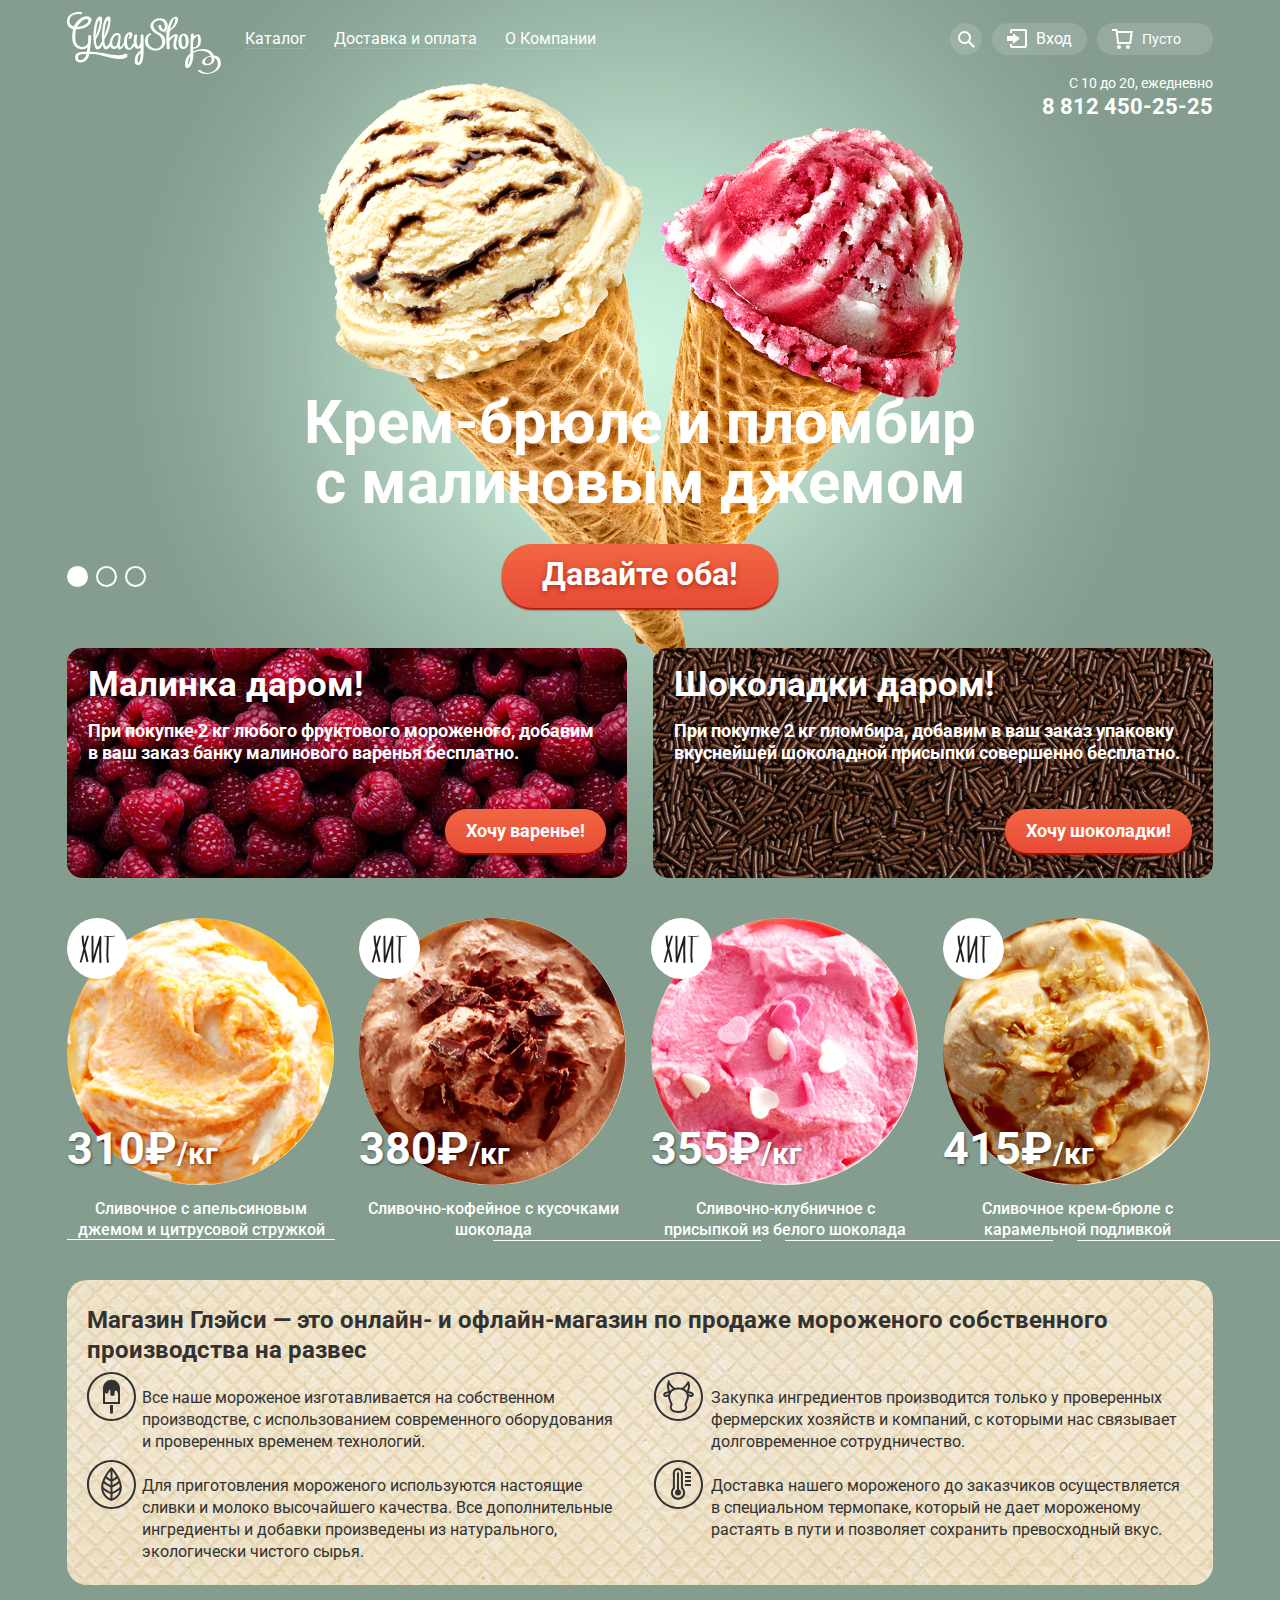
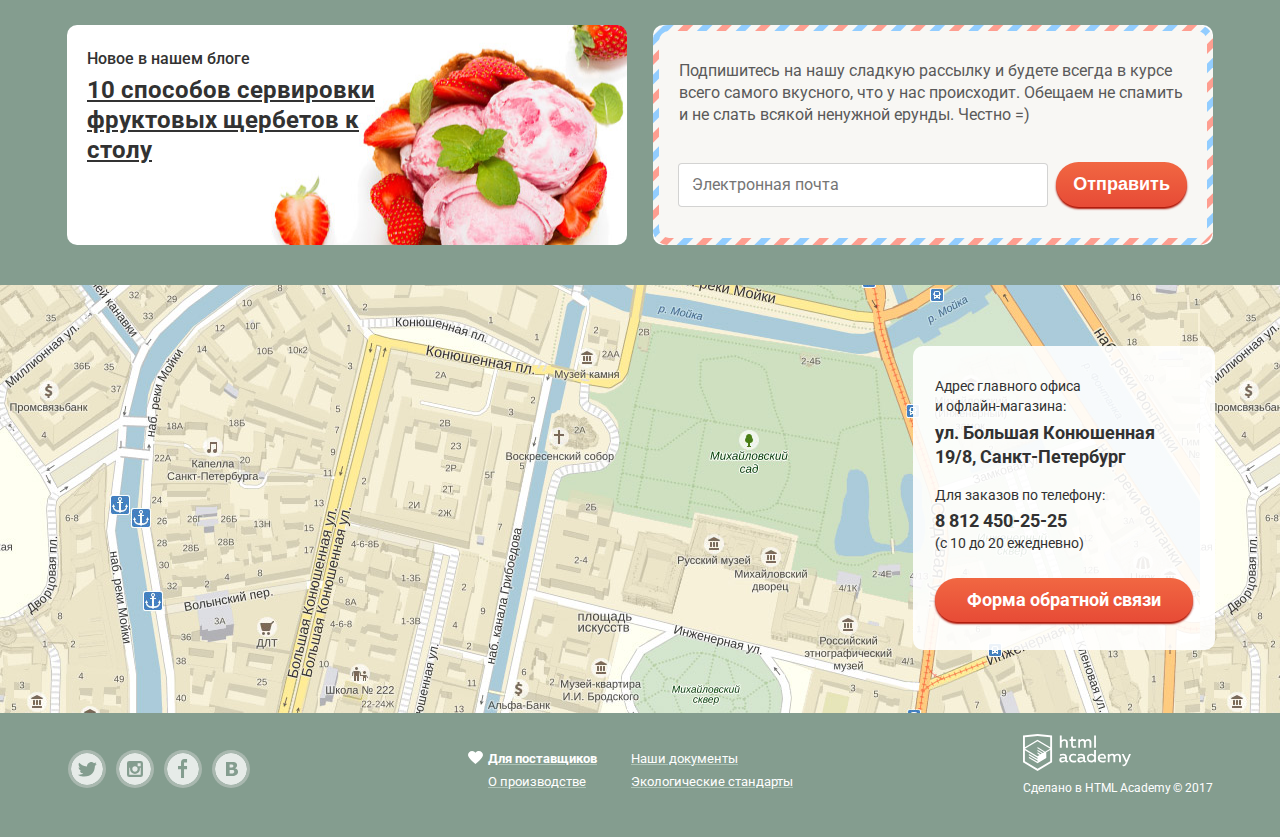
==== commit 4e323e49: "процесс исправления сложных ошибок" ====
--- a/index.html
+++ b/index.html
@@ -3,9 +3,9 @@
   <head>
     <meta charset="utf-8">
     <title>HTML Academy: Глейси</title>
-    <link href="https://fonts.googleapis.com/css?family=Roboto:400,700" rel="stylesheet">
-    <link rel="stylesheet" href="normalize.css">
-    <link rel="stylesheet" href="css/mini.style.css">
+    <link href="https://fonts.googleapis.com/css?family=Roboto:400,500,700" rel="stylesheet">
+    <link rel="stylesheet" href="css/normalize.css">
+    <link rel="stylesheet" href="css/style.css">
   </head>
   <body>
     <input type="radio" name="slider" value="1" class="slide-btn slide-btn1 btn-1" id="btn-1" checked>
@@ -22,11 +22,11 @@
               <li  class="catalog-link">
                 <a class="inner-link inner-link-main" href="#"><span>Каталог</span></a>
                 <ul class="dropdown-catalog dropdown">
-                  <li class="dropdown-catalog-new"><a class="dropdown-catalog-link" href="latest.html">Новинки</a></li>
-                  <li><a class="dropdown-catalog-link" href="catalog.html">Сливочное</a></li>
-                  <li><a class="dropdown-catalog-link" href="sherbets.html">Щербеты</a></li>
-                  <li><a class="dropdown-catalog-link" href="popsicles.html">Фруктовый лед</a></li>
-                  <li><a class="dropdown-catalog-link" href="mellorine.html">Мелорин</a></li>
+                  <li class="dropdown-catalog-new dropdown-catalog-item"><a class="dropdown-catalog-link" href="latest.html">Новинки</a></li>
+                  <li class="dropdown-catalog-item"><a class="dropdown-catalog-link" href="catalog.html">Сливочное</a></li>
+                  <li class="dropdown-catalog-item"><a class="dropdown-catalog-link" href="sherbets.html">Щербеты</a></li>
+                  <li class="dropdown-catalog-item"><a class="dropdown-catalog-link" href="popsicles.html">Фруктовый лед</a></li>
+                  <li class="dropdown-catalog-item"><a class="dropdown-catalog-link" href="mellorine.html">Мелорин</a></li>
                 </ul>
               </li>
               <li><a href="delovery.html"><span>Доставка и оплата</span></a></li>
@@ -123,15 +123,13 @@
             <h2 class="visually-hidden">Хиты нашего магазина</h2>
             <ul class="products-list main-page-products-list">
               <li class="product-item product-item-main product-item-top">
-                <a href="#">
-                  <h3 class="product-header"><span>Сливочное с апельсиновым</span><span> джемом и цитрусовой стружкой</span></h3>
-                  <img src="img/orange-cream.jpg" alt="Сливочное мороженое с апельсиновым джемом и цитрусовой стружкой" width="267" height="267" class="product-image">
-                </a>
-                <b>
+                <img src="img/orange-cream.jpg" alt="Сливочное мороженое с апельсиновым джемом и цитрусовой стружкой" width="267" height="267" class="product-image">
+                <a href="#" class="product-header">Сливочное с апельсиновым джемом и цитрусовой стружкой</a>
+                <div class="price">
                 <span class="product-price-value">310</span>
                 <span  class="product-price-value">&#8381;</span>
                 <span class="product-price-unit">/кг</span>
-                </b>
+                </div>
                 <div class="product-item product-item-pop-up">
                   <a href="#" class="button preview-button">Быстрый просмотр</a>
                 </div>
@@ -141,11 +139,11 @@
                   <h3 class="product-header"><span>Сливочно-кофейное с кусочками</span><span> шоколада</span></h3>
                   <img src="img/coffee-cream.jpg" alt="Сливочно-кофейное мороженое с кусочками шоколада" width="267" height="267" class="product-image">
                 </a>
-                <b>
+                <div class="price">
                 <span class="product-price-value">380</span>
                 <span  class="product-price-value">&#8381;</span>
                 <span class="product-price-unit">/кг</span>
-                </b>
+              </div>
                 <div class="product-item product-item-pop-up">
                   <a href="#" class="button preview-button">Быстрый просмотр</a>
                 </div>
@@ -155,11 +153,11 @@
                   <h3 class="product-header"><span>Сливочно-клубничное с</span><span> присыпкой из белого шоколада</span></h3>
                   <img src="img/strawberry-cream.jpg" alt="Сливочно-клубничное мороженое с присыпкой из белого шоколада" width="267" height="267" class="product-image">
                 </a>
-                <b>
+                <div class="price">
                 <span class="product-price-value">355</span>
                 <span  class="product-price-value">&#8381;</span>
                 <span class="product-price-unit">/кг</span>
-                </b>
+              </div>
                 <div class="product-item product-item-pop-up">
                   <a href="#" class="button preview-button">Быстрый просмотр</a>
                 </div>
@@ -169,11 +167,11 @@
                   <h3 class="product-header"><span>Сливочное крем-брюле с</span><span> карамельной подливкой</span></h3>
                   <img src="img/creme-brulee.jpg" alt="Сливочное мороженое крем-брюле с карамельной подливкой" width="267" height="267" class="product-image">
                 </a>
-                <b>
+                <div class="price">
                 <span class="product-price-value">415</span>
                 <span  class="product-price-value">&#8381;</span>
                 <span class="product-price-unit">/кг</span>
-                </b>
+              </div>
                 <div class="product-item product-item-pop-up">
                   <a href="#" class="button preview-button">Быстрый просмотр</a>
                 </div>
@@ -197,7 +195,7 @@
             <section class="subscribe">
               <div class="subscribe-inner">
                 <h2 class="visually-hidden">Подписка на наши обновления</h2>
-                <p>Подпишитесь на нашу сладкую рассылку и будете всегда в курсе всего самого вкусного, что у нас происходит. Обещаем не спамить и не слать всякой ненужной ерунды. Честно =) </p>
+                <p>Подпишитесь на нашу сладкую рассылку и будете всегда в курсе всего самого вкусного, что у нас происходит. Обещаем не спамить и не слать всякой ненужной ерунды. Честно =)</p>
                 <form class="subscribe-form" action="https://echo.htmlacademy.ru" method="post">
                   <p>
                     <label for="subscribe-form" class="visually-hidden">Электронная почта</label>
--- a/css/style.css
+++ b/css/style.css
@@ -0,0 +1,2181 @@
+html,
+body {
+	margin: 0;
+	padding: 0;
+	box-sizing: border-box;
+}
+
+body {
+	font-family: "Roboto", "Arial", sans-serif;
+	font-size: 16px;
+	line-height: 22px;
+	font-weight: 400;
+	color: #323232;
+	background-color: #849d8f;
+}
+
+.btn-1:checked~.page-wrapper {
+	background-color: #849d8f;
+	background-image: url(../img/slider-1.png);
+	z-index: 100;
+}
+
+.btn-1:checked~.page-wrapper .slider-1 {
+	display: block;
+	z-index: 100;
+}
+
+.btn-2:checked~.page-wrapper {
+	background-color: #8996a6;
+	background-image: url(../img/slider-2.png);
+	z-index: 100;
+}
+
+.btn-2:checked~.page-wrapper .slider-2 {
+	display: block;
+	z-index: 100;
+}
+
+.btn-3:checked~.page-wrapper {
+	background-color: #9d8b84;
+	background-image: url(../img/slider-3.png);
+	z-index: 100;
+}
+
+.btn-3:checked~.page-wrapper .slider-3 {
+	display: block;
+	z-index: 100;
+}
+
+a {
+	text-decoration: none;
+	color: #ffffff;
+}
+
+a,
+img,
+input,
+button,
+span {
+	display: block;
+}
+b,
+strong {
+  font-weight: bold;
+}
+*,
+*::before,
+*::after {
+	-webkit-box-sizing: inherit;
+	box-sizing: inherit;
+}
+
+input,
+textarea {
+	font-family: inherit;
+	padding-right: 15px;
+	font-weight: bold;
+	color: #323232;
+}
+
+
+input[placeholder],
+textarea[placeholder] {
+
+	font-family: inherit;
+	font-weight: 400;
+	font-size: 16px;}
+
+
+.content-box-component {
+	-webkit-box-sizing: content-box;
+	box-sizing: content-box;
+}
+
+.container {
+	padding-left: 27px;
+	padding-right: 27px;
+	margin: 0 auto;
+	max-width: 1200px;
+	min-width: 1200px;
+}
+
+.visually-hidden:not(:focus):not(:active),
+input[type="checkbox"].visually-hidden,
+input[type="radio"].visually-hidden {
+  position: absolute;
+  width: 1px;
+  height: 1px;
+  margin: -1px;
+  border: 0;
+  padding: 0;
+  white-space: nowrap;
+  clip-path: inset(100%);
+  clip: rect(0 0 0 0);
+  overflow: hidden;
+}
+
+.button {
+	font-size: 18px;
+	line-height: 24px;
+	font-weight: bold;
+	padding: 10px 20px;
+	border-radius: 25px;
+	-webkit-box-shadow: 0px 2px 2px 0px #ac1000;
+	box-shadow: 0px 2px 2px 0px #ac1000;
+	outline: none;
+	text-align: center;
+	color: #ffffff;
+	vertical-align: middle;
+	background-color: #f16742;
+	background-image: -webkit-gradient(linear, left top, left bottom, from(#f16742), to(#e74b36));
+	background-image: -webkit-linear-gradient(#f16742, #e74b36);
+	background-image: -o-linear-gradient(#f16742, #e74b36);
+	background-image: linear-gradient(#f16742, #e74b36);
+	border: none;
+}
+
+.button:hover {
+	background-color: #f07963;
+	background-image: -webkit-gradient(linear, left top, left bottom, from(#f58669), to(#ec6f5e));
+	background-image: -webkit-linear-gradient(#f58669, #ec6f5e);
+	background-image: -o-linear-gradient(#f58669, #ec6f5e);
+	background-image: linear-gradient(#f58669, #ec6f5e);
+	-webkit-box-shadow: 0px 2px 2px 0px #ac1000;
+	box-shadow: 0px 2px 2px 0px #ac1000;
+}
+
+.button:focus {
+	background-color: #dc5539;
+	background-image: -webkit-gradient(linear, left top, left bottom, from(#d74632), to(#e1613e));
+	background-image: -webkit-linear-gradient(#d74632, #e1613e);
+	background-image: -o-linear-gradient(#d74632, #e1613e);
+	background-image: linear-gradient(#d74632, #e1613e);
+	-webkit-box-shadow: inset 0px 2px 2px 0px #a32e1e;
+	box-shadow: inset 0px 2px 2px 0px #a32e1e;
+}
+
+.input-block {
+	font-weight: bold;
+	font: inherit;
+	font-size: 14px;
+	line-height: 24px;
+	color: #323232;
+	border: none;
+	background-color: #ffffff;
+	-webkit-box-shadow: 0 0 0 1px #d3d3d2;
+	box-shadow: 0 0 0 1px #d3d3d2;
+	border-radius: 3px;
+}
+
+.input-block:hover {
+	border-radius: 3px;
+	-webkit-box-shadow: 0 0 0 2px #c7c6c5;
+	box-shadow: 0 0 0 2px #c7c6c5;
+	;
+}
+
+.input-block:focus {
+	-webkit-box-shadow: 0 0 0 2px #8fbdec;
+	box-shadow: 0 0 0 2px #8fbdec;
+	outline: none;
+}
+
+.dropdown,
+.modal {
+	z-index: 100;
+}
+
+
+/*стилизация шапки*/
+
+
+/*ОБЩИЕ*/
+
+.main-header {
+	display: -webkit-box;
+	display: -ms-flexbox;
+	display: flex;
+	-webkit-box-orient: vertical;
+	-webkit-box-direction: normal;
+	-ms-flex-direction: column;
+	flex-direction: column;
+	-webkit-box-pack: start;
+	-ms-flex-pack: start;
+	justify-content: flex-start;
+}
+
+.main-logo {
+	margin-right: 10px;
+	padding-top: 11px;
+}
+
+.main-navigation {
+	color: #ffffff;
+	line-height: 18px;
+	display: -webkit-box;
+	display: -ms-flexbox;
+	display: flex;
+}
+
+.navigation-list,
+.user-navigation {
+	display: -webkit-box;
+	display: -ms-flexbox;
+	display: flex;
+	-ms-flex-pack: distribute;
+	justify-content: space-around;
+	padding-left: 0;
+	padding-right: 0;
+	padding-bottom: 0;
+	padding-top: 23px;
+	margin: 0;
+	list-style: none;
+}
+
+.site-navigation a:not(.dropdown-catalog-link),
+.user-navigation a {
+	color: #ffffff;
+	line-height: 18px;
+	padding: 7px 14px;
+	border-radius: 20px;
+}
+
+.site-navigation a {
+	background-color: transparent;
+}
+
+.user-navigation a {
+	background-color: rgba(225, 225, 225, 0.2);
+}
+
+.user-navigation span,
+.site-navigation span {
+	border-bottom: 1px solid rgba(225, 225, 225, .2);
+}
+
+.site-navigation a:hover,
+.user-navigation a:hover {
+	color: #333333;
+	background-color: #f7f6f3;
+	text-decoration: none;
+}
+
+.user-navigation a:focus {
+	color: #333333;
+	background-color: #ededed;
+	border-bottom: none;
+}
+
+
+/*КАТАЛОГ*/
+
+.catalog-link:hover a {
+	color: #333333;
+	background-color: #f7f6f3;
+	text-decoration: none;
+}
+
+.catalog-link:hover .dropdown-catalog {
+	visibility: visible;
+}
+
+.inner-link:active {
+	-webkit-box-shadow: inset 0px 1px 2px #696969;
+	box-shadow: inset 0px 1px 2px #696969;
+}
+
+.catalog-link,
+.site-search,
+.user-login,
+.cart {
+	position: relative;
+	padding-bottom: 10px;
+}
+
+.dropdown {
+	-webkit-box-shadow: 0px 10px 20px 0px rgba(0, 0, 0, .4);
+	box-shadow: 0px 10px 20px 0px rgba(0, 0, 0, .4);
+}
+
+.dropdown-catalog {
+	content: "";
+	position: absolute;
+	top: 38px;
+	left: -7px;
+	visibility: hidden;
+	background-color: #f8f7f4;
+	min-height: 171px;
+	width: 143px;
+	padding-bottom: 0;
+	padding-left: 0;
+	padding-right: 0;
+	padding-top: 4px;
+	z-index: 200;
+	border-radius: 5px;
+	list-style: none;
+	display: -webkit-box;
+	display: -ms-flexbox;
+	display: flex;
+	-webkit-box-orient: vertical;
+	-webkit-box-direction: normal;
+	-ms-flex-direction: column;
+	flex-direction: column;
+	-webkit-box-pack: justify;
+	-ms-flex-pack: justify;
+	justify-content: space-between;
+}
+
+.dropdown-catalog a:nth-child(2) {
+	padding-top: 6px;
+}
+
+.dropdown-catalog a {
+	font-size: 14px;
+	line-height: 16px;
+	font-weight: 400;
+	color: #323232;
+	border: none;
+	border-radius: none;
+	text-decoration: none;
+	padding-left: 0;
+	padding-right: 0;
+	padding-top: 5px;
+	padding-bottom: 10px;
+	margin: 0;
+}
+
+.dropdown-catalog li {
+	padding-left: 21px;
+	margin-bottom: 3px;
+}
+
+.dropdown-catalog-item:hover,
+.dropdown-catalog-item:hover .dropdown-catalog-link {
+	background-color: #fbded7;
+}
+
+.dropdown-catalog-item:focus,
+.dropdown-catalog-item:focus .dropdown-catalog-link,
+.dropdown-catalog-item:active,
+.dropdown-catalog-item:active .dropdown-catalog-link {
+	background-color: #f6b5a5;
+}
+
+.dropdown-catalog::after {
+	content: "";
+	position: absolute;
+	top: 35px;
+	left: 7px;
+	width: 128px;
+	margin: 4px auto 0;
+	border-bottom: 1px solid #d1d0ce;
+	z-index: 100;
+}
+
+.dropdown-catalog-link:hover {
+	background-color: #fbded7;
+	border-radius: 0;
+	vertical-align: middle;
+}
+
+.dropdown-catalog-new {
+	margin-bottom: 5px;
+	padding-top: 3px;
+}
+
+.dropdown-catalog-new a {
+	font-weight: 700;
+	color: #323232;
+}
+
+.current-dropdown-link {
+	font-size: 14px;
+	line-height: 16px;
+	background-color: #d07058;
+	padding-top: 5px;
+	padding-bottom: 10px;
+	cursor: pointer;
+}
+.current-dropdown-link:hover {
+	color: #323232;
+	background-color: #fbded7;
+
+}
+
+
+/*Юзер навигация*/
+
+.user-navigation {
+	-webkit-box-pack: end;
+	-ms-flex-pack: end;
+	justify-content: flex-end;
+	width: 300px;
+	margin-left: auto;
+}
+
+.user-navigation li {
+	margin-bottom: auto;
+	margin-left: 10px;
+}
+
+.user-navigation a {
+	padding-left: 0;
+	padding-right: 0;
+}
+
+.site-navigation li:first-child {
+	margin-right: 0px;
+}
+
+.site-navigation li:nth-child(2) {
+	margin-right: 0px;
+}
+
+.navigation-list .current {
+	background-color: #d07058;
+	padding: 7px 14px;
+	border-radius: 20px;
+	text-decoration: none;
+}
+
+.site-search-block {
+	position: relative;
+	padding-bottom: 10px;
+}
+
+.site-search-block a {
+	position: relative;
+	font-size: 0;
+	padding-left: 16px;
+	padding-right: 16px;
+}
+
+.site-search-block a::before {
+	content: "";
+	position: absolute;
+	width: 21px;
+	height: 20px;
+	background-image: url("../img/svg-gllacy/loupe.svg");
+	background-repeat: no-repeat;
+	position: 0 0;
+	left: 8px;
+	top: 8px;
+}
+
+.site-search-block:hover a::before,
+.dropdown-search:hover a::before {
+	background-image: url("../img/svg-gllacy/loupe-black.svg");
+}
+
+.site-search-block:hover .search-link {
+	background-color: #f7f6f3;
+}
+
+.dropdown-search {
+	position: absolute;
+	visibility: hidden;
+	width: 341px;
+	background-color: #f8f7f4;
+	border-radius: 6px;
+	top: 38px;
+	right: 0px;
+}
+
+.dropdown-search .search-input {
+	margin: 20px 15px;
+	width: 309px;
+	padding-left: 14px;
+	font-weight: bold;
+}
+
+.site-search-block:hover .dropdown-search {
+	visibility: visible;
+}
+
+.user-login-block {
+	padding-bottom: 10px;
+}
+
+.user-login-block .entrance {
+	position: relative;
+	padding-right: 15px;
+	padding-left: 44px;
+	text-align: right;
+}
+
+.user-login-block .entrance::before {
+	content: "";
+	position: absolute;
+	width: 21px;
+	height: 20px;
+	background-image: url("../img/svg-gllacy/entrance-white.svg");
+	background-repeat: no-repeat;
+	position: 0 0;
+	left: 15px;
+	top: 6px;
+}
+
+.user-login-block .entrance:hover::before {
+	background-image: url("../img/svg-gllacy/entrance.svg");
+}
+
+.user-login-block {
+	position: relative;
+}
+
+.dropdown-login {
+	position: absolute;
+	visibility: hidden;
+	width: 277px;
+	background-color: #f8f7f4;
+	border-radius: 6px;
+	top: 38px;
+	right: 0px;
+}
+
+.dropdown-login .input-block {
+	margin: 20px 15px;
+	width: 239px;
+	padding-left: 14px;
+	font-weight: bold;
+}
+
+.login-button-help {
+	display: -webkit-box;
+	display: -ms-flexbox;
+	display: flex;
+	height: 70px;
+}
+
+.login-button-help .button {
+	width: 100px;
+	padding: 13px 25px;
+	margin-left: 18px;
+	margin-bottom: 20px;
+	margin-top: 0px;
+	margin-right: 10px;
+}
+
+.user-login-block:hover .dropdown-login {
+	visibility: visible;
+}
+
+.user-login-block:hover .entrance {
+	background-color: #f7f6f3;
+	color: #323232;
+}
+
+.user-login-block:hover .entrance::before {
+	background-image: url("../img/svg-gllacy/entrance.svg");
+}
+
+.login-help {
+	list-style: none;
+	width: 140px;
+	margin-left: 0;
+	margin-right: 18px;
+	margin-bottom: 22px;
+	padding-left: 0;
+	display: -webkit-box;
+	display: -ms-flexbox;
+	display: flex;
+	-webkit-box-orient: vertical;
+	-webkit-box-direction: normal;
+	-ms-flex-direction: column;
+	flex-direction: column;
+	-webkit-box-pack: center;
+	-ms-flex-pack: center;
+	justify-content: center;
+}
+
+.login-help li {
+	margin-bottom: 7px;
+}
+
+.login-help .help-link {
+	font-size: 13px;
+	line-height: 15px;
+	color: #323232;
+	text-decoration: underline;
+	padding: 0;
+	background: none;
+	border-radius: 0;
+}
+
+.login-help .help-link:hover {
+	color: #e84d37;
+	text-decoration: underline;
+}
+
+.help-link:first-child {
+	margin-top: 5px;
+	margin-bottom: 0;
+}
+
+.cart {
+	position: relative;
+	width: 116px;
+	padding-bottom: 10px;
+}
+
+.cart a {
+	padding-left: 45px;
+	text-align: right;
+	position: relative;
+	font-size: 14px;
+	text-align: left;
+}
+
+.cart a::before {
+	content: "";
+	position: absolute;
+	width: 21px;
+	height: 20px;
+	background-image: url("../img/svg-gllacy/basket.svg");
+	background-repeat: no-repeat;
+	position: 0 0;
+	left: 15px;
+	top: 6px;
+}
+
+.cart a:hover::before {
+	background-image: url("../img/svg-gllacy/basket-black.svg");
+}
+
+.cart:hover .modal-full-cart {
+	visibility: visible;
+}
+
+.cart .full-cart {
+	color: #323232;
+	background-color: #f7f6f3;
+	position: relative;
+}
+
+.cart .full-cart::after {
+	content: "";
+	position: absolute;
+	width: 21px;
+	height: 20px;
+	background-image: url("../img/svg-gllacy/basket-red.svg");
+	background-repeat: no-repeat;
+	background-position: 0 0;
+	left: 15px;
+	top: 6px;
+}
+
+.modal-full-cart {
+	display: -webkit-box;
+	display: -ms-flexbox;
+	display: flex;
+	-webkit-box-orient: vertical;
+	-webkit-box-direction: normal;
+	-ms-flex-direction: column;
+	flex-direction: column;
+	-webkit-box-align: end;
+	-ms-flex-align: end;
+	align-items: flex-end;
+	width: 540px;
+	background-color: #f8f7f4;
+	color: #323232;
+	font-size: 13px;
+	line-height: 16px;
+	padding: 10px 13px;
+	visibility: hidden;
+	position: absolute;
+	top: 38px;
+	right: 0px;
+	border-radius: 5px;
+}
+
+.cart-table {
+	position: relative;
+	width: 505px;
+	min-height: 104px;
+}
+
+.cart-table td {
+	height: 52px;
+	vertical-align: middle;
+}
+
+.cart-table td:first-child,
+.cart-table td:nth-child(2) {
+	padding: 0 5px;
+}
+
+.cart-table td:nth-child(3) {
+	width: 238px;
+	padding-left: 8px;
+}
+
+.cart-table td:nth-child(4) {
+	display: -webkit-box;
+	display: -ms-flexbox;
+	display: flex;
+	-webkit-box-align: center;
+	-ms-flex-align: center;
+	align-items: center;
+	width: 126px;
+	padding-left: 16px;
+}
+
+.cart-table td:nth-child(5) {
+	width: 80px;
+	padding-left: 12px;
+}
+
+.table-button {
+	width: 15px;
+	height: 15px;
+	font-size: 0;
+	background-color: #f8f7f4;
+	border: 0;
+	cursor: pointer;
+	outline: none;
+}
+
+.table-button::before,
+.table-button::after {
+	content: "";
+	position: absolute;
+	left: 8px;
+	width: 15px;
+	height: 1px;
+	background-color: #323232;
+}
+
+.table-button::before {
+	-webkit-transform: rotate(45deg);
+	-ms-transform: rotate(45deg);
+	transform: rotate(45deg);
+}
+
+.table-button::after {
+	-webkit-transform: rotate(-45deg);
+	-ms-transform: rotate(-45deg);
+	transform: rotate(-45deg);
+}
+
+.cart-price {
+	color: #999999;
+	padding-left: 4px;
+	font-weight: 400;
+}
+
+.cart-table::after {
+	content: "";
+	position: absolute;
+	width: 505px;
+	height: 1px;
+	border-bottom: 1px solid #cacac7;
+}
+
+.cart-total {
+	display: -webkit-box;
+	display: -ms-flexbox;
+	display: flex;
+	font-size: 15px;
+	line-height: 18px;
+	font-weight: bold;
+}
+
+.cart-total span {
+	padding-left: 4px;
+}
+
+.modal-full-cart form {
+	margin-bottom: 10px;
+}
+
+.working-time-phone {
+	-ms-flex-item-align: end;
+	align-self: flex-end;
+	display: -webkit-box;
+	display: -ms-flexbox;
+	display: flex;
+	-webkit-box-orient: vertical;
+	-webkit-box-direction: normal;
+	-ms-flex-direction: column;
+	flex-direction: column;
+	-webkit-box-align: end;
+	-ms-flex-align: end;
+	align-items: flex-end;
+	width: 200px;
+}
+
+.working-time-phone p {
+	margin: 0;
+	padding-bottom: 4px;
+}
+
+.working-time-phone p:first-child {
+	font-size: 14px;
+	line-height: 16px;
+	color: #ffffff;
+}
+
+.working-time-phone a {
+	font-size: 22px;
+	line-height: 24px;
+	color: #ffffff;
+	font-weight: bold;
+	letter-spacing: 0;
+}
+
+
+/*Основной блок main*/
+
+
+/*Слайдер*/
+
+.slider {
+	position: relative;
+	padding-top: 274px;
+	text-align: center;
+}
+
+.page-wrapper {
+	position: relative;
+	width: 100%;
+	height: auto;
+	background-repeat: no-repeat;
+	background-position: top center;
+}
+
+.slider-slides {
+	display: -webkit-box;
+	display: -ms-flexbox;
+	display: flex;
+}
+
+.slider-1,
+.slider-2,
+.slider-3 {
+	position: relative;
+	width: 1200px;
+	display: none;
+}
+
+.slides-switches {
+	position: absolute;
+	width: 80px;
+	display: -webkit-box;
+	display: -ms-flexbox;
+	display: flex;
+}
+
+.slider-controls {
+	width: 100px;
+	position: absolute;
+	bottom: 20px;
+	left: -7px;
+	z-index: 101;
+}
+
+.slider li {
+	list-style: none;
+}
+
+.slider-header {
+	font-size: 60px;
+	line-height: 60.35px;
+	font-weight: 700;
+	width: 700px;
+	margin-top: auto;
+	margin-left: auto;
+	margin-right: auto;
+	margin-bottom: 30px;
+	color: #ffffff;
+	text-align: center;
+}
+
+.slider-button {
+	display: inline-block;
+	vertical-align: baseline;
+	font-size: 32px;
+	line-height: 44px;
+	-ms-flex-item-align: center;
+	align-self: center;
+	border-radius: 30px;
+	padding: 8px 40px 12px;
+	margin-bottom: 3px;
+	text-shadow: 0 2px 5px rgba(160, 32, 11, 0.76);
+}
+
+.slider-controls label {
+	display: inline-block;
+	vertical-align: baseline;
+	width: 17px;
+	height: 17px;
+	border-radius: 50%;
+	-webkit-box-shadow: 0px 0px 0px 2px #ffffff;
+	box-shadow: 0px 0px 0px 2px #ffffff;
+	margin-right: 8px;
+	cursor: pointer;
+}
+
+.slider-controls label:hover {
+	background-color: rgba(225, 225, 225, .4);
+}
+
+.slider-controls label:active,
+.slider-controls label:focus {
+	background-color: #ffffff;
+}
+
+.btn-1:checked~.page-wrapper label[for="btn-1"],
+.btn-2:checked~.page-wrapper label[for="btn-2"],
+.btn-3:checked~.page-wrapper label[for="btn-3"] {
+	background-color: #ffffff;
+}
+
+.slide-btn {
+	display: none;
+}
+
+
+/*Спецпредложения*/
+
+.offers {
+	display: -webkit-box;
+	display: -ms-flexbox;
+	display: flex;
+	-webkit-box-pack: justify;
+	-ms-flex-pack: justify;
+	justify-content: space-between;
+	margin-bottom: 40px;
+	margin-top: 37px;
+}
+
+.offer-header {
+	font-size: 35px;
+	line-height: 41px;
+	font-weight: 700;
+	color: #ffffff;
+	margin: 0;
+}
+
+.offers p {
+	font-size: 18px;
+	line-height: 22px;
+	font-weight: 700;
+	color: #ffffff;
+}
+
+.raspberry,
+.chocolate {
+	display: -webkit-box;
+	display: -ms-flexbox;
+	display: flex;
+	-webkit-box-orient: vertical;
+	-webkit-box-direction: normal;
+	-ms-flex-direction: column;
+	flex-direction: column;
+	-webkit-box-pack: start;
+	-ms-flex-pack: start;
+	justify-content: flex-start;
+	border-radius: 15px;
+	padding: 16px 21px 25px;
+
+}
+
+.raspberry {
+	width: 560px;
+	background-color: #ab0005;
+	background-image: url("../img/raspberry-background.jpg");
+	background-position: -50px -90px;
+	background-repeat: no-repeat;
+}
+
+.chocolate {
+	width: 560px;
+	background-color: #5c3425;
+	background-image: url("../img/chocolate-background.jpg");
+	background-position: -218px -105px;
+	background-repeat: no-repeat;
+}
+
+.raspberry p,
+.chocolate p {
+	margin: 15px 0 45px;
+}
+
+.raspberry a,
+.chocolate a {
+	-ms-flex-item-align: end;
+	    align-self: flex-end;
+	padding: 10px 21px;
+}
+
+
+/*Товары*/
+
+.products-list {
+	list-style: none;
+	margin-top: 0;
+	margin-left: 0;
+	margin-right: 0;
+	margin-bottom: 40px;
+	padding: 0;
+	display: -webkit-box;
+	display: -ms-flexbox;
+	display: flex;
+	-ms-flex-wrap: wrap;
+	flex-wrap: wrap;
+	-webkit-box-pack: start;
+	-ms-flex-pack: start;
+	justify-content: flex-start;
+}
+
+.main-page-products-list {
+	margin-bottom: 0px;
+}
+
+.product-header {
+	position: relative;
+	display: inline-block;
+	/*display: -webkit-box;
+	display: -ms-flexbox;
+	display: flex;
+	-webkit-box-orient: vertical;
+	-webkit-box-direction: normal;
+	-ms-flex-direction: column;
+	flex-direction: column;
+	-webkit-box-align: center;
+	-ms-flex-align: center;
+	align-items: center;*/
+	font-size: 16px;
+	line-height: 21px;
+	font-weight: 500;
+	text-align: center;
+	margin: 13px 0 0;
+	padding: 0;
+	z-index: 100;
+	color: #ffffff;
+		text-decoration: none;
+}
+
+/*.product-header span {
+	margin-top: 4px;
+	border-bottom: 1px solid rgba(225, 225, 225, .2);
+}*/
+
+.product-header:hover {
+  color: #ffbc9e;
+}
+/*.product-header:hover span {
+	border-bottom: 1px solid #ffbc9e;*/
+
+/*.products-list a{
+}*/
+
+.product-header::after {
+	content: "";
+	position: absolute;
+height: 1px;
+width: 100%;
+background-color: #fff;
+
+}
+
+.product-item {
+	width: 268px;
+	position: relative;
+	margin-bottom: 40px;
+	margin-right: 24px;
+	padding-right: 0;
+}
+
+.product-item:nth-child(4n) {
+	margin-right: 0;
+}
+
+.product-item a {
+	display: -webkit-box;
+	display: -ms-flexbox;
+	display: flex;
+	-webkit-box-orient: vertical;
+	-webkit-box-direction: reverse;
+	-ms-flex-direction: column-reverse;
+	flex-direction: column-reverse;
+}
+
+.product-item .price {
+	font-weight: bold;
+	display: -webkit-box;
+	display: -ms-flexbox;
+	display: flex;
+	position: absolute;
+	top: 208px;
+	text-shadow: 1px 1px 3px rgba(0, 0, 0, .5);
+}
+
+.product-item-top::before {
+	content: "";
+	position: absolute;
+	width: 61px;
+	height: 61px;
+	border-radius: 50%;
+	background-color: #ffffff;
+	background-image: url("../img/svg-gllacy/hit.svg");
+	z-index: 110;
+}
+
+.product-image {
+	position: relative;
+	border-radius: 50%;
+}
+
+.product-price-value {
+	font-size: 45px;
+	line-height: 45px;
+	color: #ffffff;
+	z-index: 101;
+}
+
+.product-price-unit {
+	font-size: 30px;
+	line-height: 55px;
+	color: #ffffff;
+	z-index: 101;
+}
+
+.product-item-pop-up {
+	width: 294px;
+	min-height: 405px;
+	padding: 350px 13px 17px;
+	position: absolute;
+	visibility: hidden;
+	background-color: rgba(225, 225, 225, .2);
+	left: -13px;
+	top: -5px;
+	border-radius: 5px;
+	z-index: 2;
+	-webkit-box-shadow: 0px 20px 20px rgba(0, 0, 0, .4);
+	box-shadow: 0px 20px 20px rgba(0, 0, 0, .4);
+}
+
+.product-item-main:hover .product-item-pop-up {
+	visibility: visible;
+	z-index: 2;
+}
+
+.product-item-main:hover img {
+	z-index: 100;
+}
+
+.preview-button {
+	z-index: 5;
+	text-decoration: none;
+	padding-right: 17px;
+	padding-left: 17px;
+	margin: 0 auto 4px;
+}
+
+.product-item-pop-up .product-header {
+	margin-bottom: 17px;
+}
+
+.product-item-pop-up b {
+	top: 223px;
+}
+
+
+/*Описание магазина */
+
+.shop-discription {
+	background-color: #ebe0c6;
+	background-image: url("../img/waffle.jpg");
+	background-repeat: repeat;
+	border-radius: 20px;
+	padding-left: 20px;
+	padding-top: 25px;
+	padding-right: 10px;
+}
+
+.discription-header {
+	font-size: 24px;
+	line-height: 30px;
+	margin: 0 0 22px;
+	padding: 0;
+}
+
+.discription-items {
+	display: -webkit-box;
+	display: -ms-flexbox;
+	display: flex;
+	-ms-flex-wrap: wrap;
+	flex-wrap: wrap;
+	width: 1120px;
+}
+
+.discription-items p {
+	position: relative;
+	margin: 0;
+	padding-bottom: 22px;
+}
+
+.discription-items p:first-child,
+.discription-items p:nth-child(3) {
+	width: 547px;
+	padding-right: 13px;
+	padding-left: 55px;
+	margin-right: 20px;
+}
+
+.discription-items p:nth-child(2),
+.discription-items p:nth-child(4) {
+	width: 548px;
+	padding-left: 57px;
+	padding-right: 10px;
+}
+
+.discription-items p::before {
+	content: "";
+	position: absolute;
+	width: 50px;
+	height: 50px;
+	background-repeat: no-repeat;
+	position: 0 0;
+	top: -15px;
+	left: 0px;
+}
+
+.discription-items p:first-child::before {
+	background-image: url("../img/svg-gllacy/ice-cream.svg");
+}
+
+.discription-items p:nth-child(2)::before {
+	background-image: url("../img/svg-gllacy/cow.svg");
+}
+
+.discription-items p:nth-child(3)::before {
+	background-image: url("../img/svg-gllacy/eco.svg");
+}
+
+.discription-items p:nth-child(4)::before {
+	background-image: url("../img/svg-gllacy/thermometer.svg");
+}
+
+
+/*Блог и подписка*/
+
+.info-wrapper {
+	display: -webkit-box;
+	display: -ms-flexbox;
+	display: flex;
+	-webkit-box-pack: justify;
+	-ms-flex-pack: justify;
+	justify-content: space-between;
+	margin-right: 0;
+	margin-top: 40px;
+	margin-bottom: 40px;
+}
+
+.blog {
+	min-height: 170px;
+	background-color: #ffffff;
+	background-image: url("../img/strawberry_background.jpg");
+	background-position: 17% 39%;
+	background-repeat: no-repeat;
+	border-radius: 10px;
+	padding: 23px 261px 23px 20px;
+	width: 560px;
+}
+
+.blog-header {
+	font-weight: 500;
+	font-size: 16px;
+	line-height: 22px;
+	margin: 0;
+}
+
+.blog a {
+	font-size: 24px;
+	line-height: 30px;
+	color: #323232;
+	text-decoration: underline;
+	font-weight: bold;
+	width: 300px;
+	padding-top: 5px;
+}
+
+.blog a:hover {
+	color: #e84d37;
+}
+
+.subscribe {
+	position: relative;
+	width: 560px;
+	min-height: 220px;
+	background-color: #ffffff;
+	background-image: url("../img/svg-gllacy/bg-post.svg");
+	background-position: 0 0;
+	background-repeat: no-repeat;
+	border-radius: 10px;
+}
+
+.subscribe-inner {
+	position: absolute;
+	top: 6px;
+	left: 6px;
+	width: 548px;
+	background-color: #f8f7f4;
+	border-radius: 10px;
+	padding: 29px 20px 31px;
+}
+
+.subscribe-inner p {
+	color: #5a5a5a;
+	margin-top: 0;
+	margin-left:0;
+	margin-right: 0;
+	margin-bottom: 36px;
+}
+
+.subscribe-form {
+	display: -webkit-box;
+	display: -ms-flexbox;
+	display: flex;
+	-webkit-box-pack: justify;
+	-ms-flex-pack: justify;
+	justify-content: space-between;
+	height: 45px;
+}
+
+.subscribe-form .input-block {
+	padding-left: 13px;
+	margin-top: 2px;
+	font-weight: 700;
+}
+
+::-webkit-input-placeholder {font-weight: 400;}
+::-moz-placeholder          {font-weight: 400;}
+:-moz-placeholder           {font-weight: 400;}
+:-ms-input-placeholder      {font-weight: 400;}
+
+
+.input-block {
+	width: 368px;
+	height: 42px;
+	font-weight: bold;
+}
+
+.subscribe-form button {
+	padding-left: 17px;
+	padding-right: 17px;
+}
+
+
+/*Карта*/
+
+.map {
+	position: relative;
+	height: 428px;
+	overflow: hidden;
+	image-orientation: 100px 100px;
+	margin: 0 auto;
+	background-color: #cee0c0;
+	background-image: url("../img/map-full.jpg");
+	background-position: 0 -107px;
+}
+.map-background {
+	position: relative;
+  margin: 0 auto;
+	width: 1160px;
+	padding-top: 30px;
+}
+
+iframe {
+	position: absolute;
+	display: block;
+	overflow: hidden;
+	top: 0;
+	border-width: 0;
+}
+
+
+.address-block {
+	position: absolute;
+	top: 61px;
+	right: 0px;
+	width: 302px;
+	height: 304px;
+	background-color: rgba(255, 255, 255, 0.9);
+	border-radius: 10px;
+	padding: 30px 22px;
+	z-index: 100;
+  margin-right: 5px;
+}
+
+.address-block p {
+  font-size: 14px;
+	line-height: 20px;
+	margin: 0 0 5px;
+}
+
+.address-block b {
+	display: inline-block;
+	vertical-align: baseline;
+	font-size: 18px;
+	line-height: 24px;
+	padding-bottom: 16px;
+}
+.address-block .tel {
+	display: inline-block;
+	vertical-align: baseline;
+	color: #323232;
+	font-weight: bold;
+	font-size: 18px;
+	line-height: 22px;
+}
+
+.address-block .button {
+	padding: 10px;
+	margin-top: 25px;
+	display: block;
+}
+
+
+/*Footer*/
+
+.main-footer {
+	font-size: 13px;
+	line-height: 18px;
+	font-weight: 400;
+	padding-top: 20px;
+	padding-bottom: 28px;
+}
+
+.main-footer .container {
+	display: -webkit-box;
+	display: -ms-flexbox;
+	display: flex;
+}
+
+.social-links-list,
+.additional-info-list {
+	display: -webkit-box;
+	display: -ms-flexbox;
+	display: flex;
+	margin: 0;
+	padding-top: 17px;
+}
+
+.social-links {
+	width: 186px;
+	margin-right: 190px;
+	padding-left: 2px;
+}
+
+.social-links-list {
+	list-style: none;
+	padding-bottom: 0;
+	padding-right: 0;
+	padding-top: 20px;
+	padding-left: 2px;
+}
+
+.social-links-list li {
+	margin-right: 48px;
+}
+
+.social-button {
+	font-size: 0;
+	position: relative;
+}
+
+.social-button::before {
+	content: "";
+	position: absolute;
+	width: 32px;
+	height: 32px;
+	border-radius: 50%;
+	background-repeat: no-repeat;
+	background-position: 0 0;
+	-webkit-box-shadow: 0 0 0 3px rgba(225, 225, 225, 0.5);
+	box-shadow: 0 0 0 3px rgba(225, 225, 225, 0.5);
+	opacity: 0.8;
+}
+
+.social-button:hover::before {
+	opacity: 1;
+	-webkit-box-shadow: 0 0 0 3px rgba(225, 225, 225, 0.8);
+	box-shadow: 0 0 0 3px rgba(225, 225, 225, 0.8);
+}
+
+.social-button:focus::before {
+	opacity: 1;
+	-webkit-box-shadow: 0 0 0 3px rgba(225, 225, 225, 0.7);
+	box-shadow: 0 0 0 3px rgba(225, 225, 225, 0.7);
+}
+
+.social-button-twitter::before {
+	background-image: url("../img/svg-gllacy/twitter.svg");
+}
+
+.social-button-instagram::before {
+	background-image: url("../img/svg-gllacy/instagram.svg");
+}
+
+.social-button-facebook::before {
+	background-image: url("../img/svg-gllacy/fb.svg");
+}
+
+.social-button-vkontakte::before {
+	background-image: url("../img/svg-gllacy/vk.svg");
+}
+
+.additional-info {
+	width: 350px;
+}
+
+.additional-info-list {
+	display: -webkit-box;
+	display: -ms-flexbox;
+	display: flex;
+	width: 400px;
+	padding-left: 5px;
+}
+
+.additional-info ul {
+	list-style: none;
+
+}
+
+.additional-info-list a {
+	text-decoration: underline;
+	-webkit-text-decoration-color: #adc3b7;
+	text-decoration-color: #adc3b7;
+}
+
+.favourite {
+	font-weight: bold;
+	position: relative;
+}
+
+
+.favourite a::before {
+	content: "";
+	position: absolute;
+	width: 15px;
+	height: 13px;
+	background-image: url(../img/svg-gllacy/heart.svg);
+	background-repeat: no-repeat;
+	background-position: 0 0;
+	left: -20px;
+	top: 1px;
+}
+.favourite a:hover::before{
+	background-image: url("../img/svg-gllacy/heart-red.svg");
+}
+.favourite,
+.docs {
+	padding-bottom: 5px;
+}
+
+.additional-info-list a:hover,
+.footer-copyright a:hover {
+	color: #ffbc9e;
+	text-decoration: underline;
+	-webkit-text-decoration-color: #ffbc9e;
+	text-decoration-color: #ffbc9e;
+}
+
+.additional-info-list ul:first-child {
+	width: 160px;
+	-ms-flex-wrap: wrap;
+	flex-wrap: wrap;
+	margin-left: 0;
+	margin-top: 0;
+	margin-bottom: 0;
+	margin-right: 23px;
+}
+
+.additional-info-list ul:last-child {
+	width: 170px;
+	-ms-flex-wrap: wrap;
+	flex-wrap: wrap;
+	padding-left: 0;
+	margin: 0;
+}
+
+.footer-copyright {
+	font-size: 12px;
+	width: 190px;
+	margin-left: auto;
+}
+.footer-copyright a {
+	color: #ffffff;
+	text-decoration: none;
+	position: relative;
+}
+.footer-copyright p {
+	color: #ffffff;
+	display: -webkit-box;
+	display: -ms-flexbox;
+	display: flex;
+	-webkit-box-pack: justify;
+	-ms-flex-pack: justify;
+	justify-content: space-between;
+	margin-top: 7px;
+}
+
+.footer-copyright .footer-logo:hover {
+	border: none;
+}
+
+
+/*Catalog*/
+
+.breadcrumbs {
+	width: 250px;
+	display: -webkit-box;
+	display: -ms-flexbox;
+	display: flex;
+	padding: 0;
+	margin-top: -18px;
+}
+
+.breadcrumbs li {
+	font-size: 14px;
+	line-height: 16px;
+	list-style: none;
+}
+
+.breadcrumbs li:first-child {
+	position: relative;
+	width: 75px;
+	padding-right: 22px;
+}
+
+.breadcrumbs li:first-child::before {
+	content: "\00BB";
+	position: absolute;
+	color: #ffffff;
+	left: 61px;
+}
+
+.breadcrumbs li:nth-child(2) {
+	position: relative;
+	width: 70px;
+	padding-right: 17px;
+}
+
+.breadcrumbs li:nth-child(2)::before {
+	content: "\00BB";
+	position: absolute;
+	color: #ffffff;
+	left: 60px;
+}
+
+.breadcrumbs a {
+	border-bottom: 1px solid #ffffff;
+}
+
+.breadcrumbs a:hover,
+.breadcrumbs a:focus {
+	color: #ffbc9e;
+	border-bottom: 1px solid #ffbc9e;
+}
+
+.breadcrumbs-current {
+	color: #ffffff;
+}
+
+.catalog-header {
+	color: #ffffff;
+	font-size: 35px;
+	line-height: 41px;
+	margin-top: -13px;
+	margin-bottom: 25px;
+}
+
+
+/*ФИЛЬТРЫ */
+
+input[type="radio"]:focus	+label::before,
+input[type="checkbox"]:focus	+label::before {
+outline: 2px solid #1e90ff;
+}
+
+.filters {
+	line-height: 18px;
+	color: #ffffff;
+	font-weight: normal;
+	margin-bottom: 40px;
+}
+
+.filters legend {
+	padding-bottom: 6px;
+}
+
+.filter {
+	display: -webkit-box;
+	display: -ms-flexbox;
+	display: flex;
+	-ms-flex-wrap: wrap;
+	flex-wrap: wrap;
+}
+
+.filter legend {
+	font-size: 14px;
+	line-height: 16px;
+	padding-left: 10px;
+}
+
+.filter fieldset {
+	border: none;
+	padding: 0;
+	margin-bottom: 0;
+	margin-left: 0;
+	margin-top: 0;
+	margin-right: 16px;
+}
+
+.filter-input {
+	display: -webkit-box;
+	display: -ms-flexbox;
+	display: flex;
+	background-color: #aabcb2;
+	border-radius: 15px;
+	padding-right: 15px;
+}
+
+.filter-button {
+	background-color: #9cb0a4;
+	font-weight: 500;
+	background-image: none;
+	-webkit-box-shadow: inset 0px 0px 0px 2px #fbfcfb;
+	box-shadow: inset 0px 0px 0px 2px #fbfcfb;
+	-ms-flex-item-align: end;
+	align-self: flex-end;
+	padding: 6px 20px;
+}
+
+.filter-button:hover {
+	color: #323232;
+	background-color: #fbfcfb;
+	background-image: none;
+	-webkit-box-shadow: inset 0px 0px 0px 2px #fbfcfb;
+	box-shadow: inset 0px 0px 0px 2px #fbfcfb;
+}
+
+.filter-button:focus {
+	color: #323232;
+	background-image: none;
+	background-color: #fbfcfb;
+	border: none;
+	-webkit-box-shadow: inset 0px 1px 2px 0px #6a6b6a;
+	box-shadow: inset 0px 1px 2px 0px #6a6b6a;
+}
+
+.slct-outer {
+	background-color: #a9b9af;
+	width: 193px;
+	display: inline-block;
+	vertical-align: baseline;
+	position: relative;
+	border-radius: 15px;
+	overflow: hidden;
+}
+
+.slct {
+	color: #ffffff;
+	font-weight: 500;
+	position: relative;
+	width: 215px;
+	height: 36px;
+	line-height: 18px;
+	background: none;
+	border: none;
+	outline: #1e90ff;
+	z-index: 100;
+}
+
+.select-button {
+	background: url("../img/svg-gllacy/select-arrow.svg") no-repeat;
+	background-size: contain;
+	height: 10px;
+	width: 9px;
+	position: absolute;
+	right: 13px;
+	top: 13px;
+	bottom: 0;
+	border: none;
+}
+
+.slct:hover {
+	color: #323232;
+}
+
+.slct-outer:hover .select-button {
+	background: url("../img/svg-gllacy/select-arrow-black.svg") no-repeat;
+	background-size: contain;
+	height: 10px;
+	width: 9px;
+	position: absolute;
+	right: 13px;
+	top: 13px;
+	bottom: 0;
+	border: none;
+}
+
+.slct-outer:hover {
+	background-color: #ffffff;
+}
+
+
+/*Диапазон*/
+
+.range-block {
+	border-radius: 15px;
+	position: relative;
+	width: 218px;
+	height: 36px;
+	background-color: #a9b9af;
+}
+
+.range-line {
+	position: absolute;
+	top: 16px;
+	left: 45px;
+	height: 4px;
+	width: 97px;
+	background-color: #ffffff;
+}
+
+.range-line::before {
+	content: "";
+	position: absolute;
+	left: -24px;
+	height: 4px;
+	width: 24px;
+	background-color: #ffffff;
+	opacity: 0.5;
+}
+
+.range-line::after {
+	content: "";
+	position: absolute;
+	right: -55px;
+	height: 4px;
+	width: 55px;
+	background-color: #ffffff;
+	opacity: 0.5;
+}
+
+.range-value1 {
+	width: 20px;
+	height: 20px;
+	border-radius: 50%;
+	position: absolute;
+	background-image: url("../img/svg-gllacy/filter-button.svg");
+	top: 8px;
+	left: 35px;
+	cursor: pointer;
+}
+
+.range-value1:hover,
+.range-value2:hover {
+	-webkit-box-shadow: inset 0px 0px 0px 1px #ffffff;
+	box-shadow: inset 0px 0px 0px 1px #ffffff;
+}
+
+.range-value2 {
+	width: 20px;
+	height: 20px;
+	border-radius: 50%;
+	position: absolute;
+	background-image: url("../img/svg-gllacy/filter-button.svg");
+	top: 8px;
+	right: 65px;
+	cursor: pointer;
+}
+
+
+/*Жирность*/
+
+
+.filter-input p {
+	margin: 0;
+	padding-top: 9px;
+	padding-bottom: 9px;
+}
+
+.radio-fat {
+	padding-left: 50px;
+	position: relative;
+}
+
+.radio-fat label {
+position: relative;
+display: block;
+white-space: nowrap;
+}
+
+.radio-fat:first-child {
+	padding-left: 45px;
+}
+
+.radio-fat input[type="radio"]+label::before {
+	content: "";
+	position: absolute;
+	width: 25px;
+	height: 25px;
+	background-image: url("../img/svg-gllacy/radio-off.svg");
+	top: -3px;
+	left: -30px;
+	opacity: 0.8;
+}
+
+.radio-fat input[type="radio"]:checked+label::before {
+	background-image: url("../img/svg-gllacy/radio-on.svg");
+}
+
+.radio-fat:first-child::before {
+	left: 14px;
+}
+
+.radio-fat:hover input[type="radio"]+label::before {
+	opacity: 1;
+}
+
+.radio-fat input[type="radio"]:disabled+label::before,
+.radio-fat input[type="radio"]:disabled+label {
+	opacity: 0.4;
+}
+
+
+/*НАПОЛНИТЕЛИ*/
+
+.filter .supplements {
+	margin-top: 13px;
+}
+
+.supplements .filter-input {
+	width: 702px;
+}
+
+.supplements-type label {
+	position: relative;
+}
+
+.supplements-type:first-child {
+	padding-left: 48px;
+}
+
+.supplements-type:nth-child(2),
+.supplements-type:nth-child(3) {
+	padding-left: 53px;
+}
+
+.supplements-type:nth-child(4) {
+	padding-left: 57px;
+}
+
+.supplements-type:nth-child(5) {
+	padding-left: 55px;
+}
+
+.supplements-type label::before {
+	content: "";
+	position: absolute;
+	width: 27px;
+	height: 23px;
+	background-image: url("../img/svg-gllacy/checkbox-off.svg");
+	background-repeat: no-repeat;
+	opacity: 0.8;
+	top: -1px;
+	left: -32px;
+}
+
+.supplements-type:hover label::before {
+	opacity: 1;
+}
+
+.supplements-type input[type="checkbox"]:disabled+label::before,
+.supplements-type input[type="checkbox"]:disabled+label {
+	opacity: 0.4;
+}
+
+.supplements-type:disabled label::before {
+	opacity: 0.4;
+}
+
+.supplements-type input:checked~label::before {
+	background-image: url("../img/svg-gllacy/checkbox-on.svg");
+}
+
+
+/*Обратная связь*/
+.feedback-wrapper {
+	position: fixed;
+	top: 50%;
+	left: 50%;
+	width: 477px;
+	height: 442px;
+	margin-top:-238px;
+	margin-left: -221px;
+}
+.feedback-block {
+	display: -webkit-box;
+	display: -ms-flexbox;
+	display: flex;
+	width: 477px;
+	height: 442px;
+	z-index: 200;
+	background-color: #f8f7f4;
+	width: 477px;
+	height: 442px;
+	padding: 25px;
+	border-radius: 10px;
+	-webkit-box-orient: vertical;
+	-webkit-box-direction: normal;
+	-ms-flex-direction: column;
+	flex-direction: column;
+}
+
+.feedback-form ul {
+	list-style: none;
+	padding: 0;
+	margin: 0;
+}
+
+.feedback-form li {
+	margin-bottom: 20px;
+	font-family: inherit;
+	font-weight: bold;
+}
+
+.feedback-form .input-block {
+	padding-left: 14px;
+	color: #323232;
+	font-weight: bold;
+}
+
+.feedback-form textarea {
+	padding-top: 5px;
+	font-weight: bold;
+
+}
+
+.feedback-block h1 {
+	font-size: 24px;
+	line-height: 28px;
+	font-weight: 500;
+	margin-top: 0;
+	margin-bottom: 18px;
+}
+
+.feedback-block textarea {
+	height: 153px;
+	width: 426px;
+}
+
+.feedback-form .button {
+	margin-left: auto;
+}
+
+.feedback-show {
+	display: -webkit-box;
+	display: -ms-flexbox;
+	display: flex;
+}
+
+.feedback-close {
+	width: 30px;
+	height: 30px;
+	font-size: 0;
+	background-color: #f8f7f4;
+	border: 0;
+	cursor: pointer;
+	outline: none;
+}
+
+.feedback-close::before,
+.feedback-close::after {
+	content: "";
+	position: absolute;
+	top: 20px;
+	right: 15px;
+	width: 15px;
+	height: 1px;
+	background-color: #323232;
+}
+
+.feedback-close::before {
+	-webkit-transform: rotate(45deg);
+	-ms-transform: rotate(45deg);
+	transform: rotate(45deg);
+}
+
+.feedback-close::after {
+	-webkit-transform: rotate(-45deg);
+	-ms-transform: rotate(-45deg);
+	transform: rotate(-45deg);
+}
+
+/*Пагинатор*/
+
+.pagination-list {
+	list-style: none;
+	display: -webkit-box;
+	display: -ms-flexbox;
+	display: flex;
+	-webkit-box-pack: end;
+	-ms-flex-pack: end;
+	justify-content: flex-end;
+	margin-right: 0;
+	margin-bottom: 30px;
+}
+
+.pagination-list .disabled {
+	opacity: 0.5;
+}
+
+.pagination-list a {
+	color: #ffffff;
+	line-height: 18px;
+}
+
+.pagination-current a {
+	color: #323232;
+	background-color: #ffffff;
+}
+
+.pagination-item:not(.pagination-current):not(.prev):not(.next) a:hover {
+	background-color: #9db1a5;
+}
+
+.pagination-item {
+	margin-left: 2px;
+}
+
+.pagination-item a {
+	width: 26px;
+	height: 25px;
+	text-align: center;
+	padding-top: 4px;
+	border-radius: 50%;
+}
+
+.pagination-item:not(.pagination-current):not(.prev):not(.next) a:active {
+	color: #323232;
+	background-color: #ffffff;
+}
+
+.inner-footer {
+	position: relative;
+}
+
+.inner-footer::before {
+	content: "";
+	position: absolute;
+	width: 1146px;
+	height: 1px;
+	border-bottom: 1px solid rgba(225, 225, 225, 0.3);
+	top: -17px;
+}
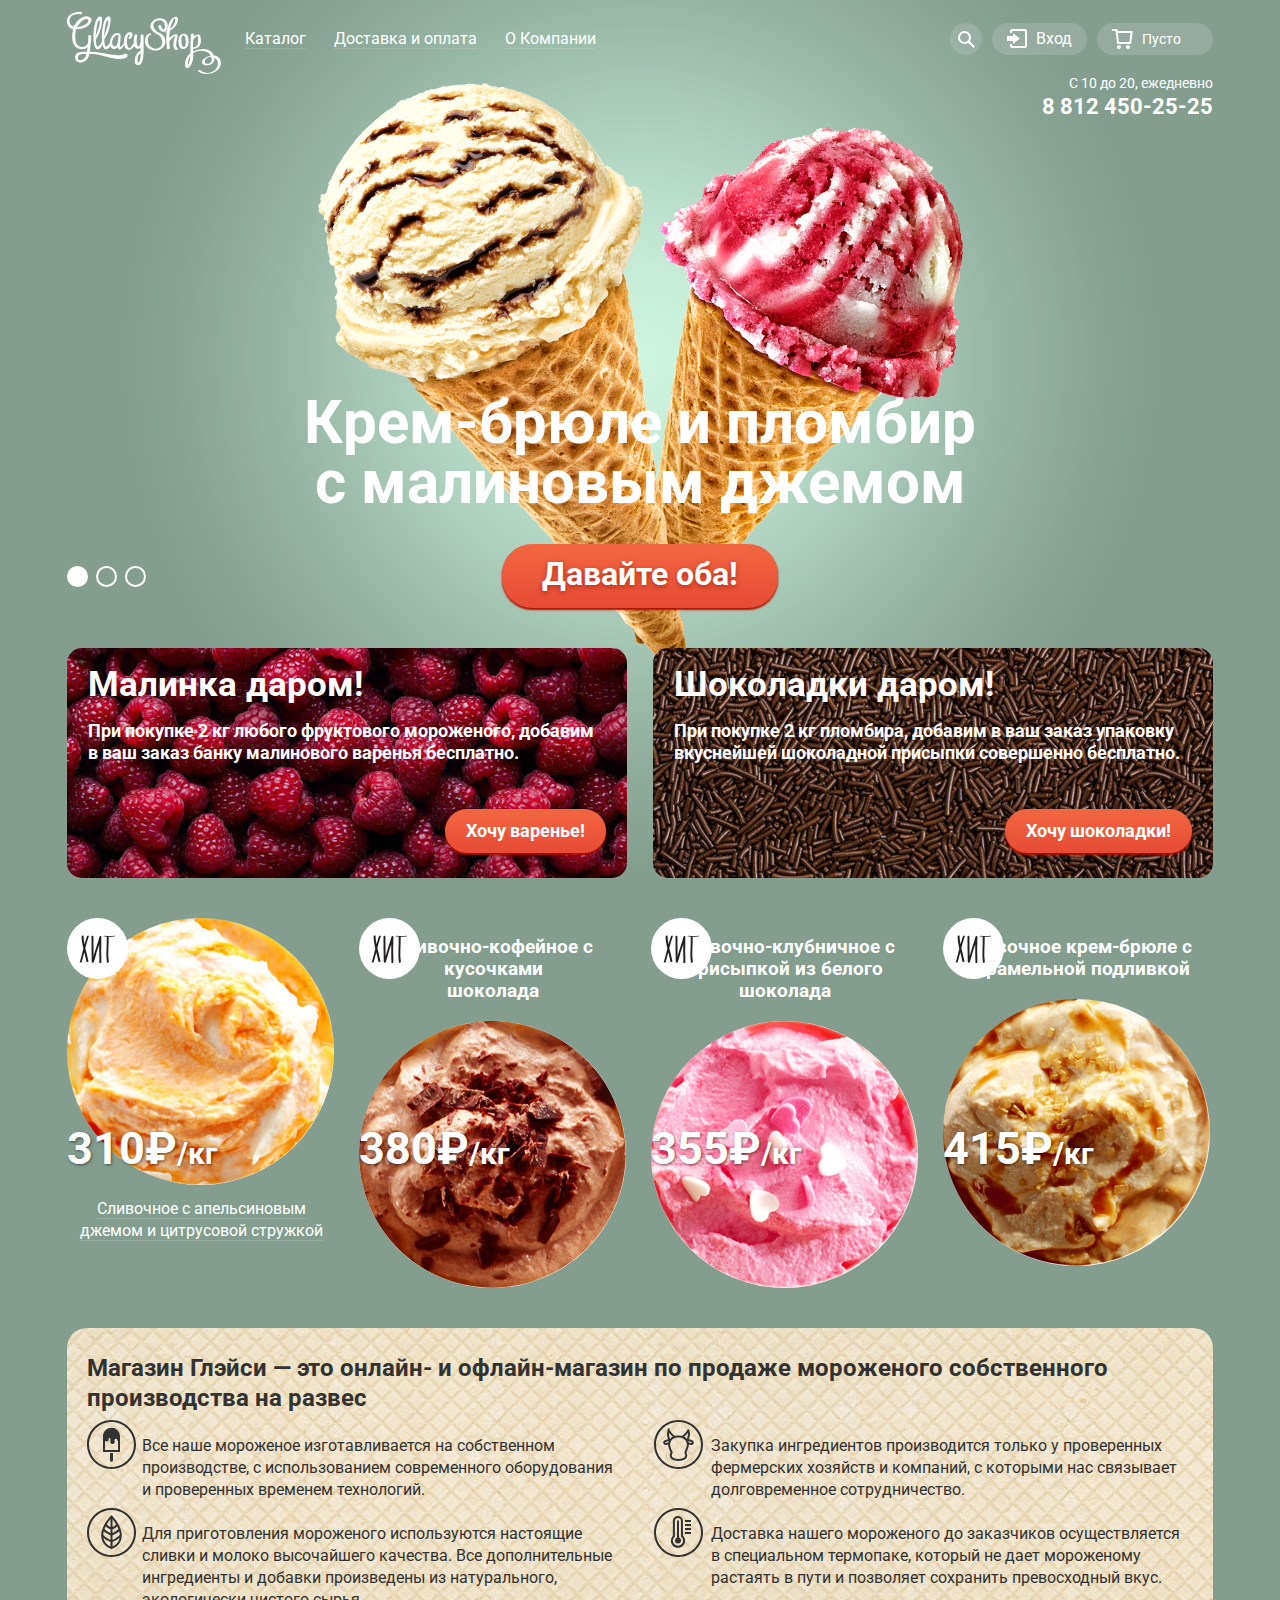
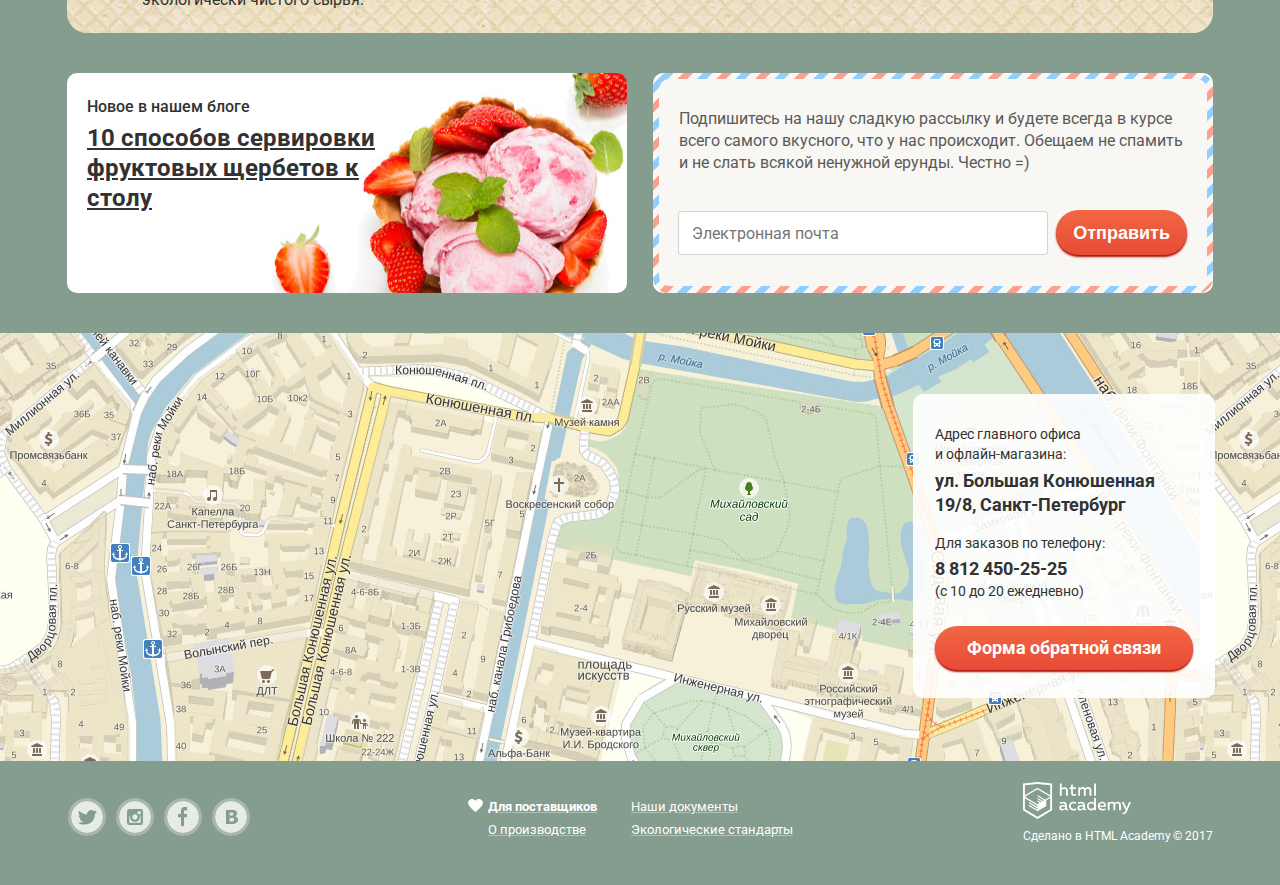
==== commit 2eb35ad2: "проблема со спанами" ====
--- a/index.html
+++ b/index.html
@@ -124,7 +124,9 @@
             <ul class="products-list main-page-products-list">
               <li class="product-item product-item-main product-item-top">
                 <img src="img/orange-cream.jpg" alt="Сливочное мороженое с апельсиновым джемом и цитрусовой стружкой" width="267" height="267" class="product-image">
-                <a href="#" class="product-header">Сливочное с апельсиновым джемом и цитрусовой стружкой</a>
+                <a href="#" class="product-header">
+                  <span class="product-link">Сливочное с апельсиновым джемом и цитрусовой стружкой</span>
+                </a>
                 <div class="price">
                 <span class="product-price-value">310</span>
                 <span  class="product-price-value">&#8381;</span>
--- a/css/style.css
+++ b/css/style.css
@@ -1033,52 +1033,65 @@
 	margin-bottom: 0px;
 }
 
-.product-header {
-	position: relative;
-	display: inline-block;
-	/*display: -webkit-box;
-	display: -ms-flexbox;
-	display: flex;
-	-webkit-box-orient: vertical;
-	-webkit-box-direction: normal;
-	-ms-flex-direction: column;
-	flex-direction: column;
-	-webkit-box-align: center;
-	-ms-flex-align: center;
-	align-items: center;*/
+/*.product-header {
+	position: relative;
+	display: block;
 	font-size: 16px;
 	line-height: 21px;
 	font-weight: 500;
 	text-align: center;
-	margin: 13px 0 0;
-	padding: 0;
+	/*margin: 13px 0 0;*/
+	/*padding: 0;
 	z-index: 100;
 	color: #ffffff;
-		text-decoration: none;
-}
+	text-decoration: none;
+	background-color:red;
+	display:inline-block;
+}*/
 
 /*.product-header span {
 	margin-top: 4px;
 	border-bottom: 1px solid rgba(225, 225, 225, .2);
 }*/
 
-.product-header:hover {
+.product-link:hover {
   color: #ffbc9e;
 }
 /*.product-header:hover span {
 	border-bottom: 1px solid #ffbc9e;*/
 
-/*.products-list a{
-}*/
-
-.product-header::after {
+
+/*.dg::after {
 	content: "";
 	position: absolute;
+	top:21px;
+	left:0;
 height: 1px;
 width: 100%;
 background-color: #fff;
 
-}
+}*/
+/*.product-header::after {
+	content: "";
+	position: absolute;
+	top:21px;
+	left:0;
+height: 1px;
+width: 100%;
+background-color: #fff;
+
+}*/
+.products a{
+	text-align:center;
+	margin-top:13px;
+
+
+}
+.product-link{
+	display:inline;
+  border-bottom:1px solid rgba(225, 225, 225, .2);
+ z-index: 100;}
+
 
 .product-item {
 	width: 268px;
@@ -1092,7 +1105,7 @@
 	margin-right: 0;
 }
 
-.product-item a {
+/*.product-item a {
 	display: -webkit-box;
 	display: -ms-flexbox;
 	display: flex;
@@ -1100,7 +1113,7 @@
 	-webkit-box-direction: reverse;
 	-ms-flex-direction: column-reverse;
 	flex-direction: column-reverse;
-}
+}*/
 
 .product-item .price {
 	font-weight: bold;
@@ -2135,6 +2148,20 @@
 .pagination-list .disabled {
 	opacity: 0.5;
 }
+.pagination-list .prev,
+.pagination-list .next {
+	width: 8px;
+	height: 12px;
+	background-image: url("../img/svg-gllacy/icon-right-small.svg");
+  background-position: 0 0;
+  background-repeat: no-repeat;
+	align-self: center;
+}
+.pagination-list .prev {
+	  transform: rotate(180deg);
+		margin-right: 4px;
+	}
+
 
 .pagination-list a {
 	color: #ffffff;
@@ -2151,7 +2178,7 @@
 }
 
 .pagination-item {
-	margin-left: 2px;
+	margin-left: 5px;
 }
 
 .pagination-item a {
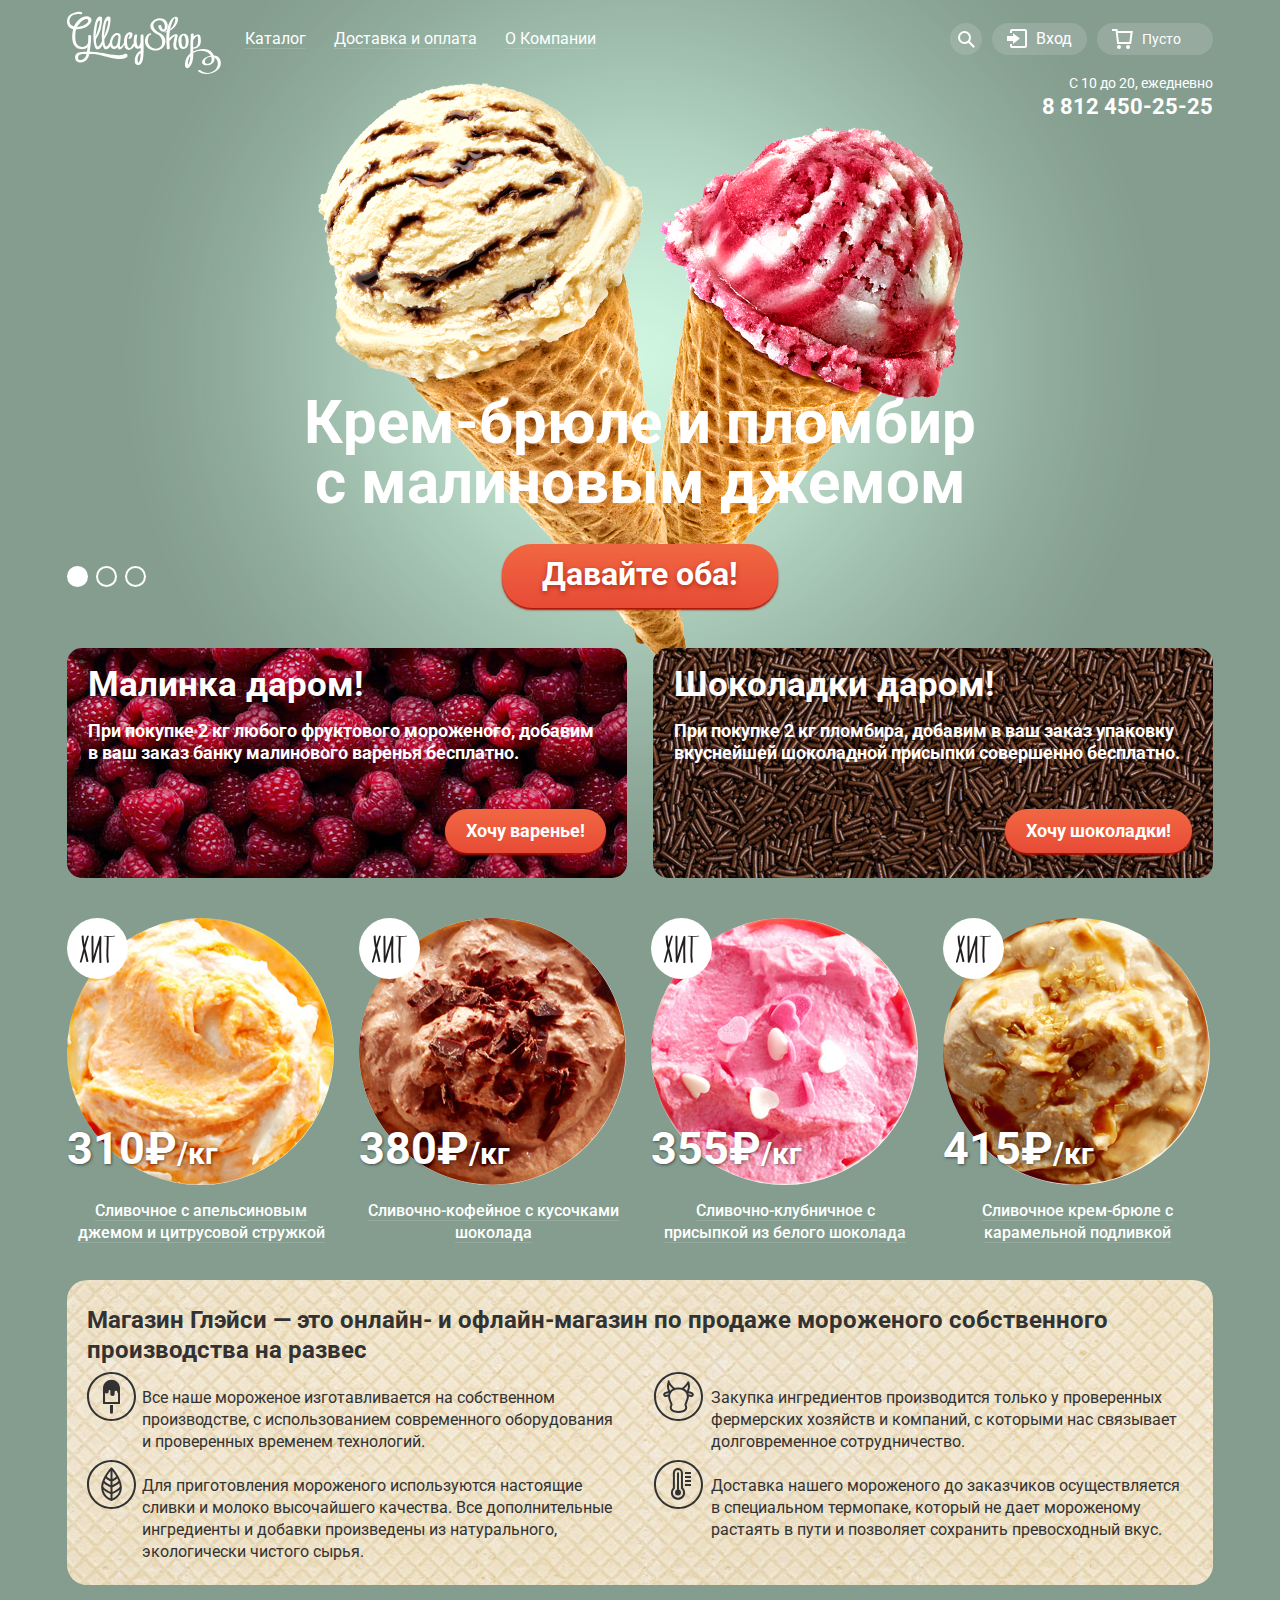
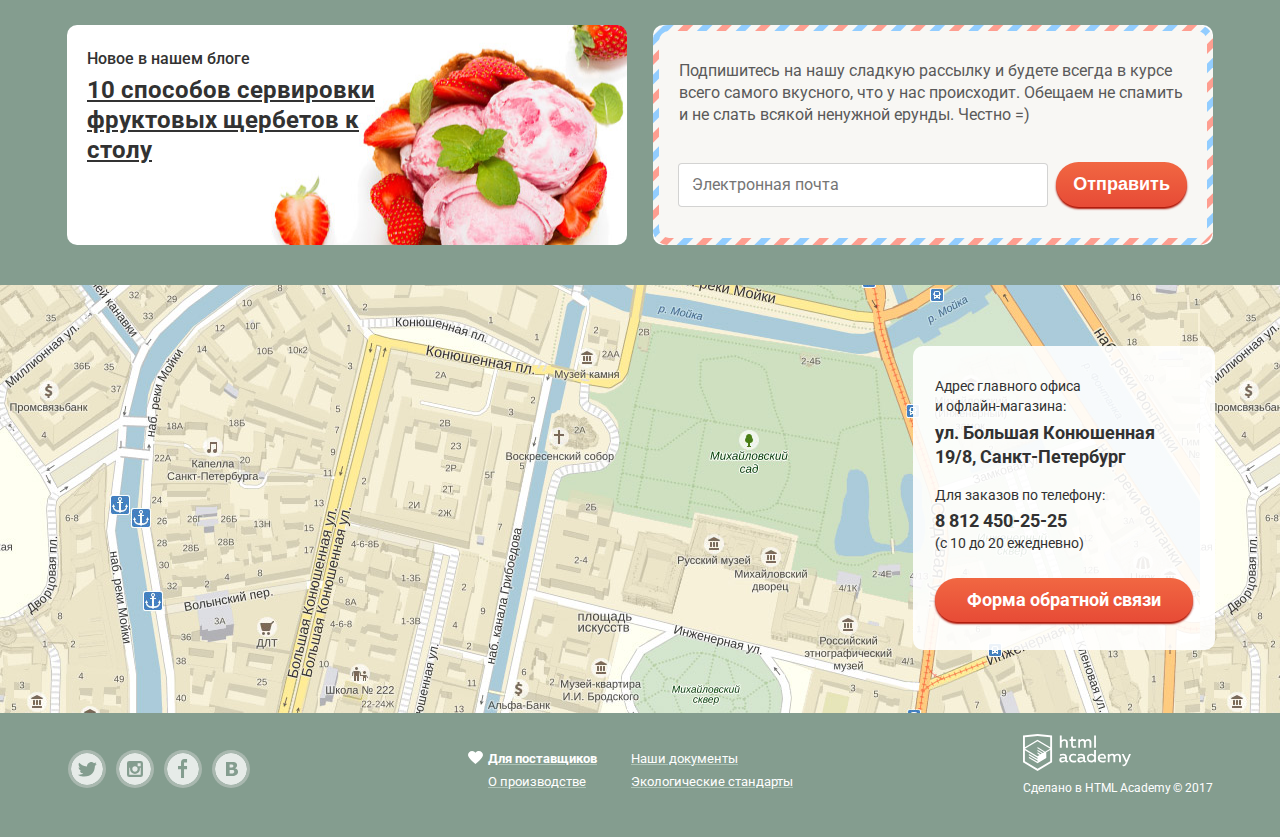
==== commit 43367814: "решена проблема переполнения в каталоге" ====
--- a/index.html
+++ b/index.html
@@ -124,57 +124,58 @@
             <ul class="products-list main-page-products-list">
               <li class="product-item product-item-main product-item-top">
                 <img src="img/orange-cream.jpg" alt="Сливочное мороженое с апельсиновым джемом и цитрусовой стружкой" width="267" height="267" class="product-image">
-                <a href="#" class="product-header">
-                  <span class="product-link">Сливочное с апельсиновым джемом и цитрусовой стружкой</span>
-                </a>
+                <div class="product-header">
+                 <a href="#" class="product-link">Сливочное с апельсиновым джемом и цитрусовой стружкой</a>
+                </div>
                 <div class="price">
                 <span class="product-price-value">310</span>
                 <span  class="product-price-value">&#8381;</span>
                 <span class="product-price-unit">/кг</span>
                 </div>
-                <div class="product-item product-item-pop-up">
-                  <a href="#" class="button preview-button">Быстрый просмотр</a>
-                </div>
-              </li>
-              <li class="product-item product-item-main product-item-top">
-                <a href="#">
-                  <h3 class="product-header"><span>Сливочно-кофейное с кусочками</span><span> шоколада</span></h3>
-                  <img src="img/coffee-cream.jpg" alt="Сливочно-кофейное мороженое с кусочками шоколада" width="267" height="267" class="product-image">
-                </a>
+                <div class="product-item-pop-up">
+                  <a href="#" class="button preview-button">Быстрый просмотр</a>
+                </div>
+              </li>
+              <li class="product-item product-item-main product-item-top">
+                <img src="img/coffee-cream.jpg" alt="Сливочно-кофейное мороженое с кусочками шоколада" width="267" height="267" class="product-image">
+                <div class="product-header">
+                 <a href="#" class="product-link">Сливочно-кофейное с кусочками шоколада</a>
+                </div>
                 <div class="price">
                 <span class="product-price-value">380</span>
                 <span  class="product-price-value">&#8381;</span>
                 <span class="product-price-unit">/кг</span>
-              </div>
-                <div class="product-item product-item-pop-up">
-                  <a href="#" class="button preview-button">Быстрый просмотр</a>
-                </div>
-              </li>
-              <li class="product-item product-item-main product-item-top">
-                <a href="#">
-                  <h3 class="product-header"><span>Сливочно-клубничное с</span><span> присыпкой из белого шоколада</span></h3>
+                </div>
+                <div class="product-item-pop-up">
+                  <a href="#" class="button preview-button">Быстрый просмотр</a>
+                </div>
+              </li>
+
+              <li class="product-item product-item-main product-item-top">
                   <img src="img/strawberry-cream.jpg" alt="Сливочно-клубничное мороженое с присыпкой из белого шоколада" width="267" height="267" class="product-image">
-                </a>
+                  <div class="product-header">
+                   <a href="#" class="product-link">Сливочно-клубничное с присыпкой из белого шоколада</a>
+                  </div>
                 <div class="price">
                 <span class="product-price-value">355</span>
                 <span  class="product-price-value">&#8381;</span>
                 <span class="product-price-unit">/кг</span>
               </div>
-                <div class="product-item product-item-pop-up">
-                  <a href="#" class="button preview-button">Быстрый просмотр</a>
-                </div>
-              </li>
-              <li class="product-item product-item-main product-item-top">
-                <a href="#">
-                  <h3 class="product-header"><span>Сливочное крем-брюле с</span><span> карамельной подливкой</span></h3>
+                <div class="product-item-pop-up">
+                  <a href="#" class="button preview-button">Быстрый просмотр</a>
+                </div>
+              </li>
+              <li class="product-item product-item-main product-item-top">
                   <img src="img/creme-brulee.jpg" alt="Сливочное мороженое крем-брюле с карамельной подливкой" width="267" height="267" class="product-image">
-                </a>
+                  <div class="product-header">
+                   <a href="#" class="product-link">Сливочное крем-брюле с карамельной подливкой</a>
+                  </div>
                 <div class="price">
                 <span class="product-price-value">415</span>
                 <span  class="product-price-value">&#8381;</span>
                 <span class="product-price-unit">/кг</span>
               </div>
-                <div class="product-item product-item-pop-up">
+                <div class="product-item-pop-up">
                   <a href="#" class="button preview-button">Быстрый просмотр</a>
                 </div>
               </li>
--- a/css/style.css
+++ b/css/style.css
@@ -1033,87 +1033,70 @@
 	margin-bottom: 0px;
 }
 
-/*.product-header {
-	position: relative;
-	display: block;
-	font-size: 16px;
-	line-height: 21px;
-	font-weight: 500;
-	text-align: center;
-	/*margin: 13px 0 0;*/
-	/*padding: 0;
-	z-index: 100;
-	color: #ffffff;
-	text-decoration: none;
-	background-color:red;
-	display:inline-block;
-}*/
-
-/*.product-header span {
-	margin-top: 4px;
-	border-bottom: 1px solid rgba(225, 225, 225, .2);
-}*/
-
-.product-link:hover {
-  color: #ffbc9e;
-}
-/*.product-header:hover span {
-	border-bottom: 1px solid #ffbc9e;*/
-
-
-/*.dg::after {
-	content: "";
-	position: absolute;
-	top:21px;
-	left:0;
-height: 1px;
-width: 100%;
-background-color: #fff;
-
-}*/
-/*.product-header::after {
-	content: "";
-	position: absolute;
-	top:21px;
-	left:0;
-height: 1px;
-width: 100%;
-background-color: #fff;
-
-}*/
-.products a{
-	text-align:center;
-	margin-top:13px;
-
-
-}
-.product-link{
-	display:inline;
-  border-bottom:1px solid rgba(225, 225, 225, .2);
- z-index: 100;}
-
-
 .product-item {
 	width: 268px;
 	position: relative;
-	margin-bottom: 40px;
+	margin-bottom: 36px;
 	margin-right: 24px;
 	padding-right: 0;
+	/*z-index: 100;*/
+}
+.product-item-pop-up {
+display: none;
+-webkit-box-pack: center;
+-ms-flex-pack: center;
+justify-content: center;
+-webkit-box-align: end;
+-ms-flex-align: end;
+align-items: flex-end;
+-ms-flex-wrap: wrap;
+flex-wrap: wrap;
+position: absolute;
+top:-5px;
+left: -13px;
+width: 291px;
+height: 125%;
+/*padding-top: 100%;*/
+padding-left: 13px;
+padding-right: 13px;
+padding-bottom: 17px;
+background-color: rgba(255,255,255,.3);
+text-align: center;
+border-radius: 5px;
+box-shadow: 0 20px 20px 0 rgba(0,0,0,.4);
+z-index: 1;
+}
+
+.product-item-main:hover .product-item-pop-up{
+	display:flex;
 }
 
 .product-item:nth-child(4n) {
 	margin-right: 0;
 }
 
-/*.product-item a {
-	display: -webkit-box;
-	display: -ms-flexbox;
-	display: flex;
-	-webkit-box-orient: vertical;
-	-webkit-box-direction: reverse;
-	-ms-flex-direction: column-reverse;
-	flex-direction: column-reverse;
-}*/
+.product-header {
+	text-align:center;
+	padding-top: 15px;
+	padding-left: 5px;
+	padding-right: 5px;
+	position: relative;
+	z-index: 100;
+
+}
+.product-link{
+	font-weight: 500;
+	display:inline;
+	text-align: center;
+  border-bottom:1px solid rgba(225, 225, 225, .2);
+}
+
+.product-link:hover {
+	  color: #ffbc9e;
+		border-bottom:1px solid rgba(	255, 188, 158, .2);
+	}
+
+
 
 .product-item .price {
 	font-weight: bold;
@@ -1155,25 +1138,13 @@
 	z-index: 101;
 }
 
-.product-item-pop-up {
-	width: 294px;
-	min-height: 405px;
-	padding: 350px 13px 17px;
-	position: absolute;
-	visibility: hidden;
-	background-color: rgba(225, 225, 225, .2);
-	left: -13px;
-	top: -5px;
-	border-radius: 5px;
-	z-index: 2;
-	-webkit-box-shadow: 0px 20px 20px rgba(0, 0, 0, .4);
-	box-shadow: 0px 20px 20px rgba(0, 0, 0, .4);
-}
-
-.product-item-main:hover .product-item-pop-up {
+
+
+
+/*.product-item-main:hover .product-item-pop-up {
 	visibility: visible;
 	z-index: 2;
-}
+}*/
 
 .product-item-main:hover img {
 	z-index: 100;
@@ -1184,16 +1155,15 @@
 	text-decoration: none;
 	padding-right: 17px;
 	padding-left: 17px;
-	margin: 0 auto 4px;
 }
 
 .product-item-pop-up .product-header {
 	margin-bottom: 17px;
 }
 
-.product-item-pop-up b {
+/*.product-item-pop-up b {
 	top: 223px;
-}
+}*/
 
 
 /*Описание магазина */
@@ -2178,7 +2148,7 @@
 }
 
 .pagination-item {
-	margin-left: 5px;
+	margin-left: 4px;
 }
 
 .pagination-item a {
